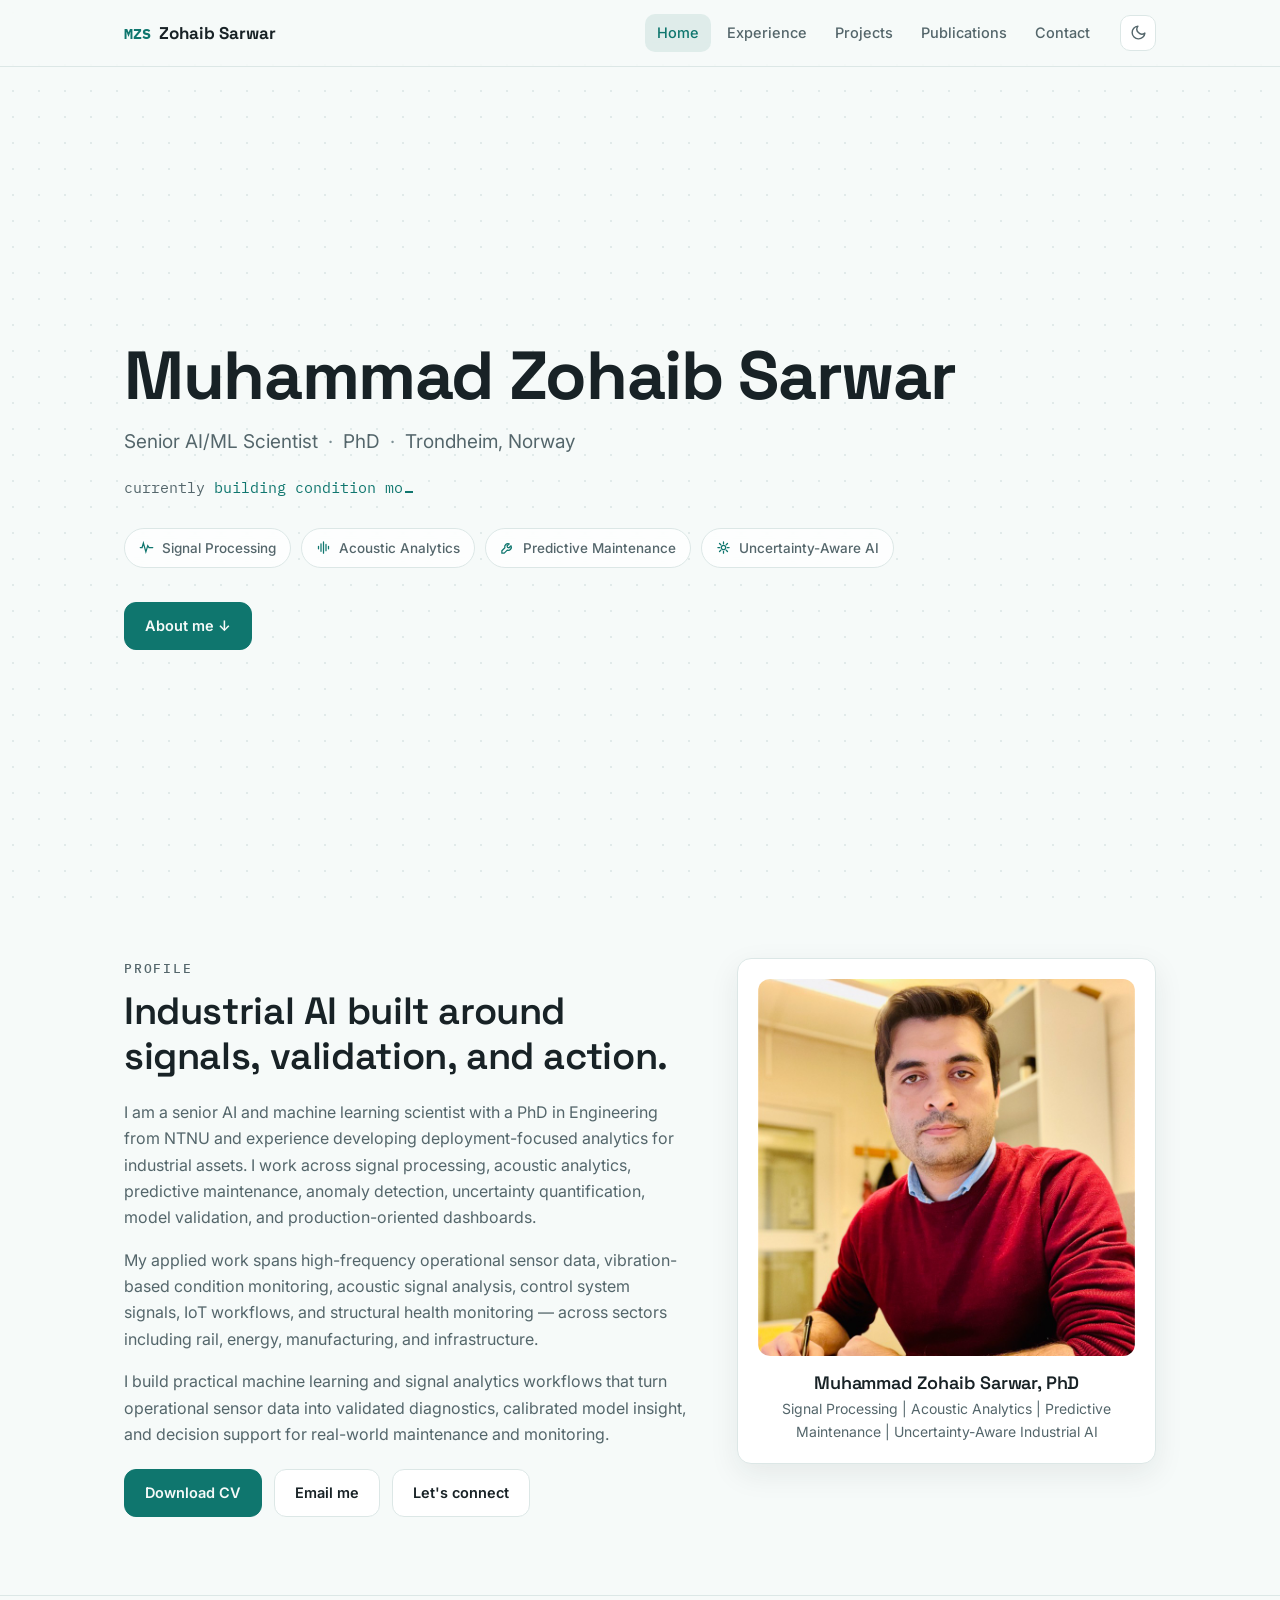
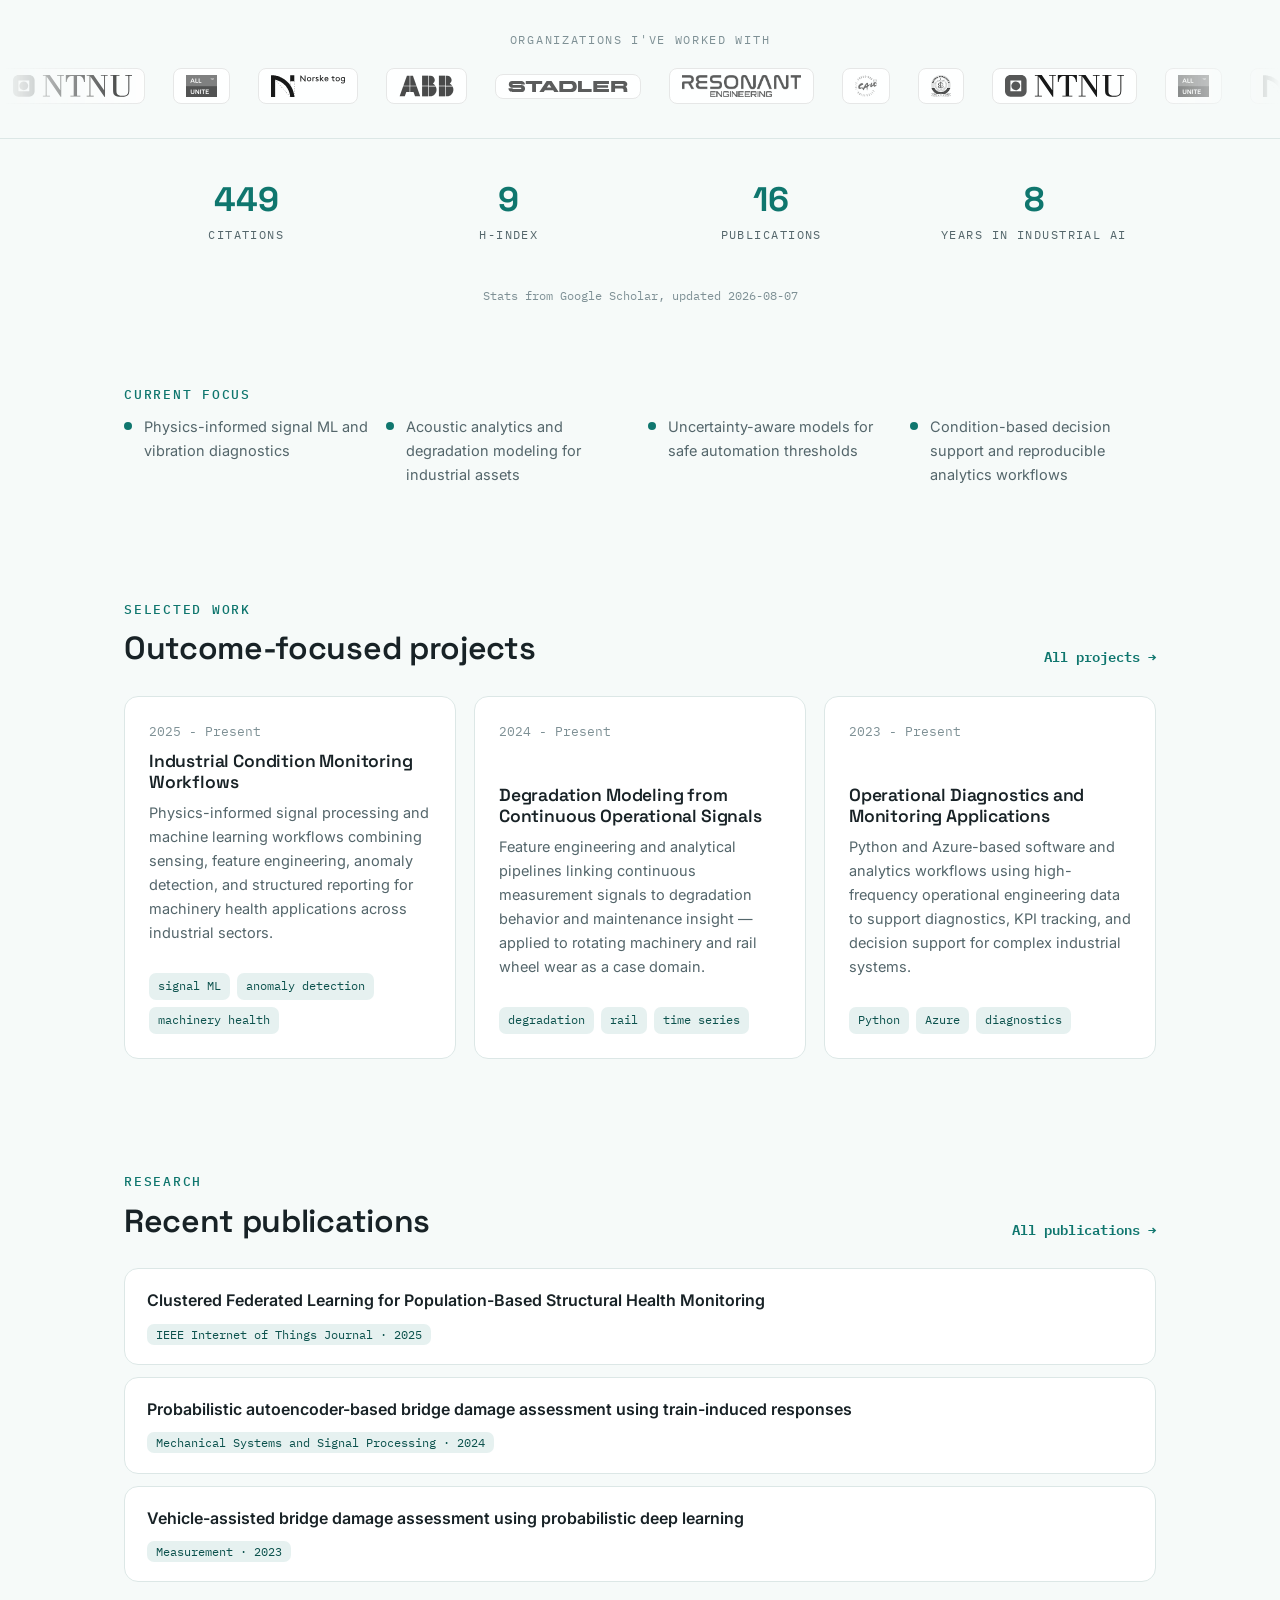
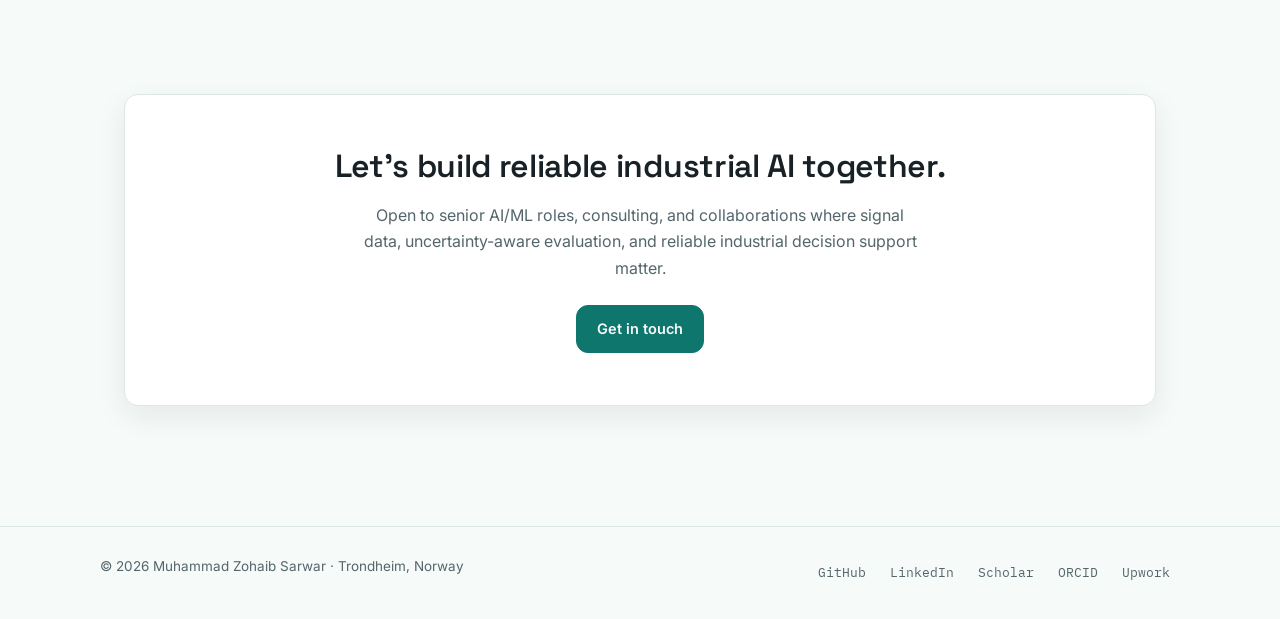
==== index.html @ 3d299c11 "Add interactive collaboration map to experience page World map (Natural Earth geometry via rakehsale" ====
<!doctype html>
<html lang="en">
  <head>
    <meta charset="utf-8">
    <meta name="viewport" content="width=device-width, initial-scale=1">
    <title>Muhammad Zohaib Sarwar, PhD | Senior AI/ML Scientist</title>
    <meta name="author" content="Muhammad Zohaib Sarwar, PhD">
    <meta
      name="description"
      content="Senior AI/ML scientist specializing in signal processing, predictive maintenance, uncertainty-aware industrial AI, and condition monitoring for sensor-driven engineering systems."
    >
    <meta property="og:title" content="Muhammad Zohaib Sarwar, PhD | Senior AI/ML Scientist">
    <meta
      property="og:description"
      content="Industrial AI, signal ML, predictive maintenance, uncertainty-aware analytics, and condition monitoring for sensor-driven engineering systems."
    >
    <meta property="og:type" content="website">
    <meta property="og:image" content="images/pic.jpg">
    <meta name="theme-color" media="(prefers-color-scheme: light)" content="#0F766E">
    <meta name="theme-color" media="(prefers-color-scheme: dark)" content="#0B1517">
    <link rel="icon" type="image/svg+xml" href="assets/favicon.svg">
    <script>
      (function () {
        try {
          var t = localStorage.getItem("theme");
          if (t === "dark" || (!t && matchMedia("(prefers-color-scheme: dark)").matches)) {
            document.documentElement.setAttribute("data-theme", "dark");
          }
        } catch (e) {}
      })();
    </script>
    <link rel="preconnect" href="https://fonts.googleapis.com">
    <link rel="preconnect" href="https://fonts.gstatic.com" crossorigin>
    <link href="https://fonts.googleapis.com/css2?family=Space+Grotesk:wght@500;600;700&family=Inter:wght@400;500;600&family=IBM+Plex+Mono:wght@400;500&display=swap" rel="stylesheet">
    <link rel="stylesheet" href="assets/style.css?v=5">
  </head>
  <body>
    <a class="skip-link" href="#main">Skip to content</a>
    <canvas id="dotgrid" aria-hidden="true"></canvas>

    <nav class="site-nav" aria-label="Primary navigation">
      <div class="wrap nav-inner">
        <a class="wordmark" href="index.html"><span class="mark">MZS</span><span class="full">Zohaib Sarwar</span></a>
        <div class="nav-links" id="navLinks" aria-label="Site pages">
          <a href="index.html" aria-current="page">Home</a>
          <a href="experience.html">Experience</a>
          <a href="projects.html">Projects</a>
          <a href="publications.html">Publications</a>
          <a href="contact.html">Contact</a>
        </div>
        <button class="icon-btn" id="themeBtn" type="button" aria-label="Toggle dark mode"></button>
        <button class="icon-btn menu-btn" id="menuBtn" type="button" aria-label="Toggle menu" aria-expanded="false">
          <svg viewBox="0 0 24 24" fill="none" stroke="currentColor" stroke-width="2" stroke-linecap="round"><path d="M4 7h16M4 12h16M4 17h16"/></svg>
        </button>
      </div>
    </nav>

    <main id="main">
      <section class="mast wrap" aria-label="Introduction">
        <h1 class="mast-name">Muhammad Zohaib Sarwar</h1>
        <p class="mast-sub">
          Senior AI/ML Scientist<span class="sep">·</span>PhD<span class="sep">·</span>Trondheim, Norway
        </p>
        <p class="mast-now">
          <span class="prefix">currently&nbsp;</span><span id="typeLine" data-phrases='["building condition monitoring for the Norwegian rail network","developing audience analytics at AllUnite","designing uncertainty-aware industrial AI","consulting on predictive maintenance and signal ML"]'></span><span class="caret" aria-hidden="true"></span>
        </p>
        <div class="mast-chips" aria-label="Focus areas">
          <span class="chip">
            <svg viewBox="0 0 24 24" fill="none" stroke="currentColor" stroke-width="2" stroke-linecap="round"><path d="M2 12h3l2-7 4 14 3-10 2 3h6"/></svg>
            Signal Processing
          </span>
          <span class="chip">
            <svg viewBox="0 0 24 24" fill="none" stroke="currentColor" stroke-width="2" stroke-linecap="round"><path d="M4 10v4m4-8v12m4-15v18m4-14v10m4-7v4"/></svg>
            Acoustic Analytics
          </span>
          <span class="chip">
            <svg viewBox="0 0 24 24" fill="none" stroke="currentColor" stroke-width="2" stroke-linecap="round" stroke-linejoin="round"><path d="M14.7 6.3a5 5 0 0 0-6.9 6.1L3 17.2V21h3.8l4.8-4.8a5 5 0 0 0 6.1-6.9l-3.2 3.2-2.5-.7-.7-2.5 3.4-3z"/></svg>
            Predictive Maintenance
          </span>
          <span class="chip">
            <svg viewBox="0 0 24 24" fill="none" stroke="currentColor" stroke-width="2" stroke-linecap="round" stroke-linejoin="round"><path d="M12 3v3m0 12v3M5.6 5.6l2.1 2.1m8.6 8.6 2.1 2.1M3 12h3m12 0h3M5.6 18.4l2.1-2.1m8.6-8.6 2.1-2.1"/><circle cx="12" cy="12" r="3.5"/></svg>
            Uncertainty-Aware AI
          </span>
        </div>
        <div>
          <a class="btn primary" href="#intro">About me ↓</a>
        </div>
      </section>

      <section class="block wrap" id="intro" aria-labelledby="intro-title">
        <div class="intro-grid">
          <div class="copy">
            <p class="kicker">Profile</p>
            <h1 id="intro-title">Industrial AI built around signals, validation, and action.</h1>
            <p>
              I am a senior AI and machine learning scientist with a PhD in Engineering from
              NTNU and experience developing deployment-focused analytics for industrial
              assets. I work across signal processing, acoustic analytics, predictive
              maintenance, anomaly detection, uncertainty quantification, model validation,
              and production-oriented dashboards.
            </p>
            <p>
              My applied work spans high-frequency operational sensor data, vibration-based
              condition monitoring, acoustic signal analysis, control system signals, IoT
              workflows, and structural health monitoring — across sectors including rail,
              energy, manufacturing, and infrastructure.
            </p>
            <p>
              I build practical machine learning and signal analytics workflows that turn
              operational sensor data into validated diagnostics, calibrated model insight,
              and decision support for real-world maintenance and monitoring.
            </p>
            <div class="cta-row">
              <a class="btn primary" href="data/Zohaib_CV.pdf">Download CV</a>
              <a class="btn" href="mailto:zoh.sarwar@gmail.com">Email me</a>
              <a class="btn" href="contact.html">Let's connect</a>
            </div>
          </div>
          <aside class="photo-card" aria-label="Profile photo">
            <img src="images/pic.jpg" alt="Muhammad Zohaib Sarwar">
            <h3>Muhammad Zohaib Sarwar, PhD</h3>
            <p class="sub">Signal Processing | Acoustic Analytics | Predictive Maintenance | Uncertainty-Aware Industrial AI</p>
          </aside>
        </div>
      </section>

      <section class="affil" aria-label="Affiliations">
        <p class="label">Organizations I've worked with</p>
        <div class="affil-viewport">
          <div class="affil-track" id="affilTrack">
            <div class="affil-item"><img src="assets/logos/ntnu.svg?v=2" alt="NTNU" loading="lazy"></div>
            <div class="affil-item"><img src="assets/logos/allunite.svg?v=2" alt="AllUnite" loading="lazy"></div>
            <div class="affil-item"><img src="assets/logos/norsketog.svg?v=2" alt="Norske Tog" loading="lazy"></div>
            <div class="affil-item"><img src="assets/logos/abb.svg?v=2" alt="ABB" loading="lazy"></div>
            <div class="affil-item"><img src="assets/logos/stadler.svg?v=2" alt="Stadler Rail" loading="lazy"></div>
            <div class="affil-item"><img src="assets/logos/resonant.png?v=2" alt="Resonant Engineering" loading="lazy"></div>
            <div class="affil-item"><img src="assets/logos/cau.png?v=2" alt="Chung-Ang University" loading="lazy"></div>
            <div class="affil-item"><img src="assets/logos/bahria.png?v=2" alt="Bahria University" loading="lazy"></div>
          </div>
        </div>
      </section>

      <section class="wrap" aria-label="Research statistics">
        <div class="stats-inner">
          <div class="stat">
            <div class="num" data-count="450" data-suffix="+" data-scholar="citations">0</div>
            <div class="lbl">Citations</div>
          </div>
          <div class="stat">
            <div class="num" data-count="9" data-scholar="h_index">0</div>
            <div class="lbl">h-index</div>
          </div>
          <div class="stat">
            <div class="num" data-count="16" data-scholar="publications_count">0</div>
            <div class="lbl">Publications</div>
          </div>
          <div class="stat">
            <div class="num" data-count="8" data-suffix="+">0</div>
            <div class="lbl">Years in industrial AI</div>
          </div>
        </div>
        <p class="stats-note" id="scholarUpdated">Stats from Google Scholar</p>
      </section>

      <section class="block wrap" aria-label="Current focus">
        <p class="kicker">Current focus</p>
        <div class="focus-grid">
          <div class="focus-item">Physics-informed signal ML and vibration diagnostics</div>
          <div class="focus-item">Acoustic analytics and degradation modeling for industrial assets</div>
          <div class="focus-item">Uncertainty-aware models for safe automation thresholds</div>
          <div class="focus-item">Condition-based decision support and reproducible analytics workflows</div>
        </div>
      </section>

      <section class="block wrap" id="work" aria-labelledby="work-title">
        <div class="sec-head">
          <div>
            <p class="kicker">Selected work</p>
            <h2 id="work-title">Outcome-focused projects</h2>
          </div>
          <a class="more" href="projects.html">All projects →</a>
        </div>
        <div class="cards">
          <article class="card">
            <p class="date">2025 - Present</p>
            <h3>Industrial Condition Monitoring Workflows</h3>
            <p>
              Physics-informed signal processing and machine learning workflows combining
              sensing, feature engineering, anomaly detection, and structured reporting for
              machinery health applications across industrial sectors.
            </p>
            <div class="tags"><span class="tag">signal ML</span><span class="tag">anomaly detection</span><span class="tag">machinery health</span></div>
          </article>
          <article class="card">
            <p class="date">2024 - Present</p>
            <h3>Degradation Modeling from Continuous Operational Signals</h3>
            <p>
              Feature engineering and analytical pipelines linking continuous measurement
              signals to degradation behavior and maintenance insight — applied to rotating
              machinery and rail wheel wear as a case domain.
            </p>
            <div class="tags"><span class="tag">degradation</span><span class="tag">rail</span><span class="tag">time series</span></div>
          </article>
          <article class="card">
            <p class="date">2023 - Present</p>
            <h3>Operational Diagnostics and Monitoring Applications</h3>
            <p>
              Python and Azure-based software and analytics workflows using high-frequency
              operational engineering data to support diagnostics, KPI tracking, and
              decision support for complex industrial systems.
            </p>
            <div class="tags"><span class="tag">Python</span><span class="tag">Azure</span><span class="tag">diagnostics</span></div>
          </article>
        </div>
      </section>

      <section class="block wrap" id="publications" aria-labelledby="pubs-title">
        <div class="sec-head">
          <div>
            <p class="kicker">Research</p>
            <h2 id="pubs-title">Recent publications</h2>
          </div>
          <a class="more" href="publications.html">All publications →</a>
        </div>
        <div class="pub-list">
          <a class="pub" href="https://doi.org/10.1109/JIOT.2025.3556670">
            <span class="title">Clustered Federated Learning for Population-Based Structural Health Monitoring</span>
            <span class="venue">IEEE Internet of Things Journal · 2025</span>
          </a>
          <a class="pub" href="https://doi.org/10.1016/j.ymssp.2023.111046">
            <span class="title">Probabilistic autoencoder-based bridge damage assessment using train-induced responses</span>
            <span class="venue">Mechanical Systems and Signal Processing · 2024</span>
          </a>
          <a class="pub" href="https://doi.org/10.1016/j.measurement.2022.112216">
            <span class="title">Vehicle-assisted bridge damage assessment using probabilistic deep learning</span>
            <span class="venue">Measurement · 2023</span>
          </a>
        </div>
      </section>

      <section class="block wrap" aria-label="Get in touch">
        <div class="connect">
          <h2>Let's build reliable industrial AI together.</h2>
          <p>
            Open to senior AI/ML roles, consulting, and collaborations where signal data,
            uncertainty-aware evaluation, and reliable industrial decision support matter.
          </p>
          <a class="btn primary" href="contact.html">Get in touch</a>
        </div>
      </section>
    </main>

    <footer class="site-footer">
      <div class="wrap foot-inner">
        <p>© 2026 Muhammad Zohaib Sarwar · Trondheim, Norway</p>
        <div class="socials" aria-label="Profiles">
          <a href="https://github.com/muhmmadzs">GitHub</a>
          <a href="https://www.linkedin.com/in/muhammad-zohaib-sarwar">LinkedIn</a>
          <a href="https://scholar.google.com/citations?user=QbvTuaIAAAAJ&amp;hl=en">Scholar</a>
          <a href="https://orcid.org/0000-0003-4810-1516">ORCID</a>
          <a href="https://www.upwork.com/freelancers/muhammadzohaibs4">Upwork</a>
        </div>
      </div>
    </footer>

    <script src="assets/main.js?v=2"></script>
  </body>
</html>
---- assets/style.css ----
/* ==========================================================================
   Muhammad Zohaib Sarwar — portfolio design system
   Teal variant of a warm-paper editorial layout.
   Space Grotesk (display) · Inter (body) · IBM Plex Mono (meta)
   ========================================================================== */

:root {
  --paper: #F6FAF9;
  --card: #FFFFFF;
  --ink: #182226;
  --muted: #54666B;
  --faint: #7E9095;
  --line: #DCE7E6;
  --teal: #0F766E;
  --teal-ink: #0B514C;
  --teal-soft: rgba(15, 118, 110, .10);
  --shadow: 0 10px 30px rgba(24, 34, 38, .08);
  --shadow-lift: 0 14px 32px -16px rgba(15, 118, 110, .35);
  --radius: 14px;
  --wrap: 1080px;
  --font-display: "Space Grotesk", "Inter", sans-serif;
  --font-body: "Inter", system-ui, -apple-system, "Segoe UI", sans-serif;
  --font-mono: "IBM Plex Mono", ui-monospace, SFMono-Regular, Menlo, monospace;
  color-scheme: light;
}

html[data-theme="dark"] {
  --paper: #0B1517;
  --card: #122023;
  --ink: #EAF2F1;
  --muted: #9DB4B6;
  --faint: #6F8689;
  --line: #24393D;
  --teal: #4FD1C5;
  --teal-ink: #7FE3D9;
  --teal-soft: rgba(79, 209, 197, .12);
  --shadow: 0 10px 30px rgba(0, 0, 0, .45);
  --shadow-lift: 0 14px 32px -16px rgba(79, 209, 197, .28);
  color-scheme: dark;
}

/* ---------- base ---------- */

* { box-sizing: border-box; }

html { scroll-behavior: smooth; }

body {
  margin: 0;
  overflow-x: hidden;
  background: var(--paper);
  color: var(--ink);
  font-family: var(--font-body);
  font-size: 16px;
  line-height: 1.65;
  -webkit-font-smoothing: antialiased;
  transition: background .25s ease, color .25s ease;
}

h1, h2, h3, h4 {
  font-family: var(--font-display);
  font-weight: 600;
  letter-spacing: -0.01em;
  line-height: 1.2;
  margin: 0 0 .5em;
}

p { margin: 0 0 1em; }

a { color: var(--teal); text-decoration: none; }
a:hover { color: var(--teal-ink); }

img { max-width: 100%; display: block; }

:focus-visible {
  outline: 2px solid var(--teal);
  outline-offset: 3px;
  border-radius: 4px;
}

.wrap {
  max-width: var(--wrap);
  margin: 0 auto;
  padding: 0 24px;
}

.skip-link {
  position: absolute;
  left: -9999px;
  top: 0;
  background: var(--teal);
  color: #fff;
  padding: 10px 18px;
  border-radius: 0 0 var(--radius) 0;
  z-index: 200;
}
.skip-link:focus { left: 0; color: #fff; }

/* ---------- dot-grid canvas ---------- */

#dotgrid {
  position: fixed;
  inset: 0;
  width: 100%;
  height: 100%;
  z-index: 0;
  pointer-events: none;
}

main, footer, nav.site-nav { position: relative; z-index: 1; }

/* ---------- nav ---------- */

nav.site-nav {
  position: sticky;
  top: 0;
  z-index: 100;
  background: color-mix(in srgb, var(--paper) 78%, transparent);
  backdrop-filter: blur(10px);
  -webkit-backdrop-filter: blur(10px);
  border-bottom: 1px solid var(--line);
}

.nav-inner {
  display: flex;
  align-items: center;
  gap: 18px;
  padding-top: 14px;
  padding-bottom: 14px;
}

.wordmark {
  font-family: var(--font-display);
  font-weight: 700;
  font-size: 17px;
  color: var(--ink);
  display: inline-flex;
  align-items: baseline;
  gap: 8px;
  white-space: nowrap;
}
.wordmark .mark {
  color: var(--teal);
  font-family: var(--font-mono);
  font-size: 15px;
}
.wordmark:hover { color: var(--teal); }

.nav-links {
  display: flex;
  gap: 4px;
  margin-left: auto;
  align-items: center;
}
.nav-links a {
  color: var(--muted);
  font-size: 14.5px;
  font-weight: 500;
  padding: 7px 12px;
  border-radius: 10px;
  transition: color .15s ease, background .15s ease;
}
.nav-links a:hover { color: var(--ink); background: var(--teal-soft); }
.nav-links a[aria-current="page"] { color: var(--teal); background: var(--teal-soft); }

.icon-btn {
  width: 36px;
  height: 36px;
  display: inline-flex;
  align-items: center;
  justify-content: center;
  border: 1px solid var(--line);
  border-radius: 10px;
  background: var(--card);
  color: var(--muted);
  cursor: pointer;
  transition: color .15s ease, border-color .15s ease, transform .15s ease;
}
.icon-btn:hover { color: var(--teal); border-color: var(--teal); }
.icon-btn svg { width: 17px; height: 17px; }

.menu-btn { display: none; }

/* mobile nav */
@media (max-width: 860px) {
  .menu-btn { display: inline-flex; }
  .wordmark .full { display: none; }
  .nav-links {
    display: none;
    position: absolute;
    top: 100%;
    left: 0;
    right: 0;
    flex-direction: column;
    align-items: stretch;
    background: var(--paper);
    border-bottom: 1px solid var(--line);
    padding: 10px 24px 16px;
    box-shadow: var(--shadow);
  }
  .nav-links.open { display: flex; }
  .nav-links a { padding: 11px 12px; font-size: 16px; }
}

/* ---------- mast (homepage hero) ---------- */

.mast {
  min-height: calc(100svh - 65px);
  display: flex;
  flex-direction: column;
  justify-content: center;
  padding-top: 72px;
  padding-bottom: 56px;
}

.mast-name {
  font-size: clamp(40px, 7vw, 68px);
  font-weight: 700;
  letter-spacing: -0.02em;
  margin: 0 0 10px;
}

.mast-sub {
  color: var(--muted);
  font-size: clamp(16px, 2.4vw, 19px);
  margin-bottom: 18px;
}
.mast-sub .sep { color: var(--faint); margin: 0 10px; }

.mast-now {
  font-family: var(--font-mono);
  font-size: 14.5px;
  color: var(--teal);
  min-height: 24px;
  margin-bottom: 28px;
}
.mast-now .prefix { color: var(--muted); }
.caret {
  display: inline-block;
  width: 8px;
  border-bottom: 2px solid var(--teal);
  margin-left: 2px;
  animation: blink 1.05s steps(1) infinite;
}
@keyframes blink { 50% { opacity: 0; } }

.mast-chips {
  display: flex;
  flex-wrap: wrap;
  gap: 10px;
  margin-bottom: 34px;
}
.chip {
  display: inline-flex;
  align-items: center;
  gap: 8px;
  padding: 8px 14px;
  border: 1px solid var(--line);
  border-radius: 999px;
  background: color-mix(in srgb, var(--card) 72%, transparent);
  backdrop-filter: blur(4px);
  font-size: 13.5px;
  font-weight: 500;
  color: var(--muted);
}
.chip svg { width: 15px; height: 15px; color: var(--teal); }

/* ---------- buttons ---------- */

.btn {
  display: inline-flex;
  align-items: center;
  gap: 8px;
  padding: 11px 20px;
  border-radius: 12px;
  border: 1px solid var(--line);
  background: var(--card);
  color: var(--ink);
  font-family: var(--font-body);
  font-size: 14.5px;
  font-weight: 600;
  cursor: pointer;
  transition: transform .15s ease, box-shadow .15s ease, border-color .15s ease, background .15s ease;
}
.btn:hover { transform: translateY(-2px); border-color: var(--teal); color: var(--ink); }
.btn.primary { background: var(--teal); border-color: var(--teal); color: var(--paper); }
.btn.primary:hover { box-shadow: var(--shadow-lift); color: var(--paper); }
html[data-theme="dark"] .btn.primary { color: #08211E; }

.cta-row { display: flex; flex-wrap: wrap; gap: 12px; margin: 22px 0; }

/* ---------- section scaffolding ---------- */

section.block { padding-top: 56px; padding-bottom: 56px; }

.kicker {
  font-family: var(--font-mono);
  font-size: 12.5px;
  font-weight: 500;
  text-transform: uppercase;
  letter-spacing: .14em;
  color: var(--teal);
  margin: 0 0 10px;
}

.sec-head {
  display: flex;
  align-items: flex-end;
  justify-content: space-between;
  gap: 24px;
  margin-bottom: 28px;
}
.sec-head h2 { font-size: clamp(24px, 3.6vw, 32px); margin: 0; }
.sec-head .more {
  font-size: 14px;
  font-weight: 600;
  white-space: nowrap;
  font-family: var(--font-mono);
}

.page-head { padding-top: 72px; padding-bottom: 8px; }
.page-head h1 { font-size: clamp(32px, 5vw, 46px); margin-bottom: 12px; }
.page-head .lede { color: var(--muted); font-size: 17px; max-width: 640px; }

/* ---------- intro (home) ---------- */

.intro-grid {
  display: grid;
  grid-template-columns: 1.35fr 1fr;
  gap: 48px;
  align-items: start;
}
.intro-grid h1 { font-size: clamp(28px, 4vw, 38px); }
.intro-grid .copy p { color: var(--muted); }

.photo-card {
  background: var(--card);
  border: 1px solid var(--line);
  border-radius: var(--radius);
  padding: 20px;
  box-shadow: var(--shadow);
  text-align: center;
}
.photo-card img {
  width: 100%;
  aspect-ratio: 1 / 1;
  object-fit: cover;
  border-radius: 12px;
  margin-bottom: 16px;
}
.photo-card h3 { margin-bottom: 4px; font-size: 18px; }
.photo-card .sub { color: var(--muted); font-size: 14px; margin: 0; }

/* ---------- affiliations marquee ---------- */

.affil { padding: 34px 0; border-top: 1px solid var(--line); border-bottom: 1px solid var(--line); }
.affil .label {
  font-family: var(--font-mono);
  font-size: 12px;
  text-transform: uppercase;
  letter-spacing: .14em;
  color: var(--faint);
  text-align: center;
  margin-bottom: 18px;
}
.affil-viewport {
  overflow: hidden;
  -webkit-mask-image: linear-gradient(90deg, transparent, #000 12%, #000 88%, transparent);
  mask-image: linear-gradient(90deg, transparent, #000 12%, #000 88%, transparent);
}
.affil-track {
  display: flex;
  align-items: center;
  gap: 28px;
  width: max-content;
  animation: marquee 34s linear infinite;
}
.affil-viewport:hover .affil-track { animation-play-state: paused; }
@keyframes marquee { to { transform: translateX(-50%); } }

/* Logos sit on a white tile so dark-colored marks stay visible in dark mode */
.affil-item {
  display: inline-flex;
  align-items: center;
  justify-content: center;
  background: #fff;
  border: 1px solid var(--line);
  border-radius: 8px;
  padding: 6px 12px;
  filter: grayscale(1);
  opacity: .9;
  transition: filter .25s ease, opacity .25s ease;
}
.affil-item:hover { filter: none; opacity: 1; }
.affil-item img {
  max-height: 22px;
  max-width: 120px;
  width: auto;
  height: auto;
  object-fit: contain;
  display: block;
}

/* ---------- stats ---------- */

.stats-inner {
  display: grid;
  grid-template-columns: repeat(4, 1fr);
  gap: 18px;
  padding: 42px 0;
}
.stat { text-align: center; }
.stat .num {
  font-family: var(--font-display);
  font-size: 34px;
  font-weight: 700;
  color: var(--teal);
  line-height: 1.1;
}
.stat .lbl {
  font-family: var(--font-mono);
  font-size: 12px;
  text-transform: uppercase;
  letter-spacing: .12em;
  color: var(--muted);
  margin-top: 6px;
}
.stats-note {
  text-align: center;
  font-family: var(--font-mono);
  font-size: 12px;
  color: var(--faint);
  padding-bottom: 10px;
}

/* ---------- focus grid ---------- */

.focus-grid {
  display: grid;
  grid-template-columns: repeat(auto-fit, minmax(230px, 1fr));
  gap: 16px;
}
.focus-item {
  display: flex;
  gap: 12px;
  align-items: flex-start;
  font-size: 14.5px;
  color: var(--muted);
}
.focus-item::before {
  content: "";
  flex: 0 0 8px;
  height: 8px;
  border-radius: 50%;
  background: var(--teal);
  margin-top: 7px;
}

/* ---------- cards ---------- */

.cards {
  display: grid;
  grid-template-columns: repeat(auto-fit, minmax(280px, 1fr));
  gap: 18px;
}
.card {
  display: flex;
  flex-direction: column;
  background: var(--card);
  border: 1px solid var(--line);
  border-radius: var(--radius);
  padding: 24px;
  transition: transform .2s ease, box-shadow .2s ease, border-color .2s ease;
}
.card:hover { transform: translateY(-3px); box-shadow: var(--shadow-lift); border-color: var(--teal); }
.card h3 { font-size: 17.5px; margin-bottom: 8px; }
.card p { color: var(--muted); font-size: 14.5px; flex: 1; }
.card .date {
  font-family: var(--font-mono);
  font-size: 12.5px;
  color: var(--faint);
  margin-bottom: 10px;
}
.card ul { margin: 0; padding-left: 18px; color: var(--muted); font-size: 14.5px; }
.card ul li { margin-bottom: 6px; }

.tags { display: flex; flex-wrap: wrap; gap: 7px; margin-top: 14px; }
.tag {
  font-family: var(--font-mono);
  font-size: 11.5px;
  padding: 4px 9px;
  border-radius: 7px;
  background: var(--teal-soft);
  color: var(--teal-ink);
}

/* ---------- publications ---------- */

.pub-list { display: flex; flex-direction: column; gap: 12px; }
.pub {
  display: block;
  background: var(--card);
  border: 1px solid var(--line);
  border-radius: var(--radius);
  padding: 18px 22px;
  transition: transform .2s ease, border-color .2s ease, box-shadow .2s ease;
}
.pub:hover { transform: translateY(-2px); border-color: var(--teal); box-shadow: var(--shadow-lift); }
.pub .title { display: block; font-weight: 600; color: var(--ink); margin-bottom: 6px; }
.pub .authors { display: block; color: var(--muted); font-size: 13.5px; margin-bottom: 8px; }
.pub .venue {
  font-family: var(--font-mono);
  font-size: 12px;
  color: var(--teal-ink);
  background: var(--teal-soft);
  padding: 3px 9px;
  border-radius: 7px;
}

/* ---------- timeline ---------- */

.timeline { display: flex; flex-direction: column; gap: 0; }
.timeline-item {
  display: grid;
  grid-template-columns: 175px 1fr;
  gap: 26px;
  padding: 26px 0;
  border-bottom: 1px solid var(--line);
}
.timeline-item:last-child { border-bottom: none; }
.timeline-date {
  font-family: var(--font-mono);
  font-size: 13px;
  color: var(--faint);
  padding-top: 3px;
  white-space: nowrap;
}
.timeline-item h3 { font-size: 17.5px; margin-bottom: 4px; }
.timeline-item .meta { color: var(--teal); font-size: 14px; font-weight: 500; margin-bottom: 8px; }
.timeline-item p:last-child { color: var(--muted); font-size: 14.5px; margin: 0; }

/* timeline / card org logos */
.tl-head {
  display: flex;
  align-items: flex-start;
  justify-content: space-between;
  gap: 16px;
  flex-wrap: wrap;
}
.org-logo {
  display: inline-flex;
  align-items: center;
  gap: 10px;
  background: #fff;
  border: 1px solid var(--line);
  border-radius: 8px;
  padding: 5px 10px;
  flex-shrink: 0;
}
.org-logo img {
  max-height: 18px;
  max-width: 90px;
  width: auto;
  height: auto;
  object-fit: contain;
  display: block;
}

/* ---------- languages strip ---------- */

.lang-grid {
  display: grid;
  grid-template-columns: repeat(auto-fit, minmax(200px, 1fr));
  gap: 16px;
}
.lang-item {
  background: var(--card);
  border: 1px solid var(--line);
  border-radius: var(--radius);
  padding: 16px 20px;
}
.lang-item strong { display: block; font-family: var(--font-display); }
.lang-item span { color: var(--muted); font-size: 13.5px; }

/* ---------- contact ---------- */

.contact-grid {
  display: grid;
  grid-template-columns: repeat(auto-fit, minmax(240px, 1fr));
  gap: 18px;
}
.contact-card {
  background: var(--card);
  border: 1px solid var(--line);
  border-radius: var(--radius);
  padding: 22px;
  transition: transform .2s ease, border-color .2s ease, box-shadow .2s ease;
}
.contact-card:hover { transform: translateY(-3px); border-color: var(--teal); box-shadow: var(--shadow-lift); }
.contact-card .lbl {
  font-family: var(--font-mono);
  font-size: 12px;
  text-transform: uppercase;
  letter-spacing: .12em;
  color: var(--faint);
  margin-bottom: 8px;
}
.contact-card a { font-weight: 600; word-break: break-word; }

.mail-form {
  background: var(--card);
  border: 1px solid var(--line);
  border-radius: var(--radius);
  padding: 28px;
  box-shadow: var(--shadow);
  display: grid;
  gap: 14px;
  max-width: 640px;
}
.mail-form label {
  font-family: var(--font-mono);
  font-size: 12px;
  text-transform: uppercase;
  letter-spacing: .1em;
  color: var(--muted);
  display: grid;
  gap: 6px;
}
.mail-form input,
.mail-form textarea {
  font-family: var(--font-body);
  font-size: 15px;
  color: var(--ink);
  background: var(--paper);
  border: 1px solid var(--line);
  border-radius: 10px;
  padding: 11px 14px;
}
.mail-form input:focus,
.mail-form textarea:focus {
  outline: 2px solid var(--teal);
  outline-offset: 0;
  border-color: var(--teal);
}
.mail-form textarea { resize: vertical; min-height: 130px; }

/* ---------- connect CTA band ---------- */

.connect {
  text-align: center;
  background: var(--card);
  border: 1px solid var(--line);
  border-radius: var(--radius);
  padding: 52px 32px;
  box-shadow: var(--shadow);
}
.connect h2 { font-size: clamp(24px, 3.6vw, 32px); }
.connect p { color: var(--muted); max-width: 560px; margin: 0 auto 24px; }

/* ---------- footer ---------- */

footer.site-footer { border-top: 1px solid var(--line); margin-top: 64px; }
.foot-inner {
  display: flex;
  flex-wrap: wrap;
  align-items: center;
  justify-content: space-between;
  gap: 16px;
  padding: 28px 0;
  color: var(--muted);
  font-size: 13.5px;
}
.socials { display: flex; flex-wrap: wrap; gap: 4px; }
.socials a {
  color: var(--muted);
  font-family: var(--font-mono);
  font-size: 13px;
  padding: 6px 10px;
  border-radius: 8px;
}
.socials a:hover { color: var(--teal); background: var(--teal-soft); }

/* ---------- collaboration map ---------- */

.map-wrap {
  position: relative;
  border: 1px solid var(--line);
  border-radius: var(--radius);
  overflow: hidden;
  background: var(--teal-soft);
}
#worldMap .land {
  fill: color-mix(in srgb, var(--muted) 34%, var(--paper));
  stroke: color-mix(in srgb, var(--muted) 40%, transparent);
  stroke-width: .7;
}
html[data-theme="dark"] #worldMap .land {
  fill: color-mix(in srgb, var(--muted) 30%, var(--card));
}
.map-zoom {
  position: absolute;
  right: 10px;
  top: 10px;
  display: flex;
  flex-direction: column;
  gap: 6px;
}
.map-zoom button {
  width: 32px;
  height: 32px;
  border-radius: 9px;
  border: 1px solid var(--line);
  background: var(--card);
  color: var(--ink);
  font-size: 16px;
  cursor: pointer;
  line-height: 1;
}
.map-zoom button:hover { border-color: var(--teal); color: var(--teal); }
.map-pop {
  position: absolute;
  transform: translate(-50%, -114%);
  background: var(--card);
  border: 1px solid var(--line);
  border-radius: 11px;
  padding: 10px 14px;
  box-shadow: 0 10px 28px -14px rgba(0, 0, 0, .3);
  max-width: 250px;
  z-index: 6;
  pointer-events: none;
}
.map-pop::after {
  content: "";
  position: absolute;
  left: 50%;
  bottom: -6px;
  transform: translateX(-50%) rotate(45deg);
  width: 10px;
  height: 10px;
  background: var(--card);
  border-right: 1px solid var(--line);
  border-bottom: 1px solid var(--line);
}
.map-pop .ttl { font-family: var(--font-display); font-size: 13.5px; font-weight: 600; }
.map-pop .loc { font-family: var(--font-mono); font-size: 10.5px; color: var(--teal); margin: 2px 0 4px; }
.map-pop .ppl { font-size: 12px; color: var(--muted); line-height: 1.5; }

/* ---------- scroll reveal ---------- */

.will-reveal {
  opacity: 0;
  transform: translateY(14px);
  transition: opacity .5s ease, transform .5s ease;
}
.will-reveal.reveal { opacity: 1; transform: none; }

/* ---------- responsive ---------- */

@media (max-width: 860px) {
  .mast-name { font-size: clamp(30px, 9.5vw, 48px); overflow-wrap: break-word; }
  .intro-grid { grid-template-columns: 1fr; gap: 32px; }
  .photo-card { max-width: 380px; margin: 0 auto; }
  .stats-inner { grid-template-columns: repeat(2, 1fr); gap: 28px 18px; }
  .timeline-item { grid-template-columns: 1fr; gap: 6px; }
  .sec-head { flex-direction: column; align-items: flex-start; gap: 8px; }
  .mast { padding-top: 48px; }
}

/* ---------- reduced motion ---------- */

@media (prefers-reduced-motion: reduce) {
  html { scroll-behavior: auto; }
  *, *::before, *::after {
    animation-duration: .01ms !important;
    animation-iteration-count: 1 !important;
    transition-duration: .01ms !important;
  }
  .affil-track { animation: none; flex-wrap: wrap; width: auto; justify-content: center; }
  .will-reveal { opacity: 1; transform: none; }
  .caret { animation: none; }
}
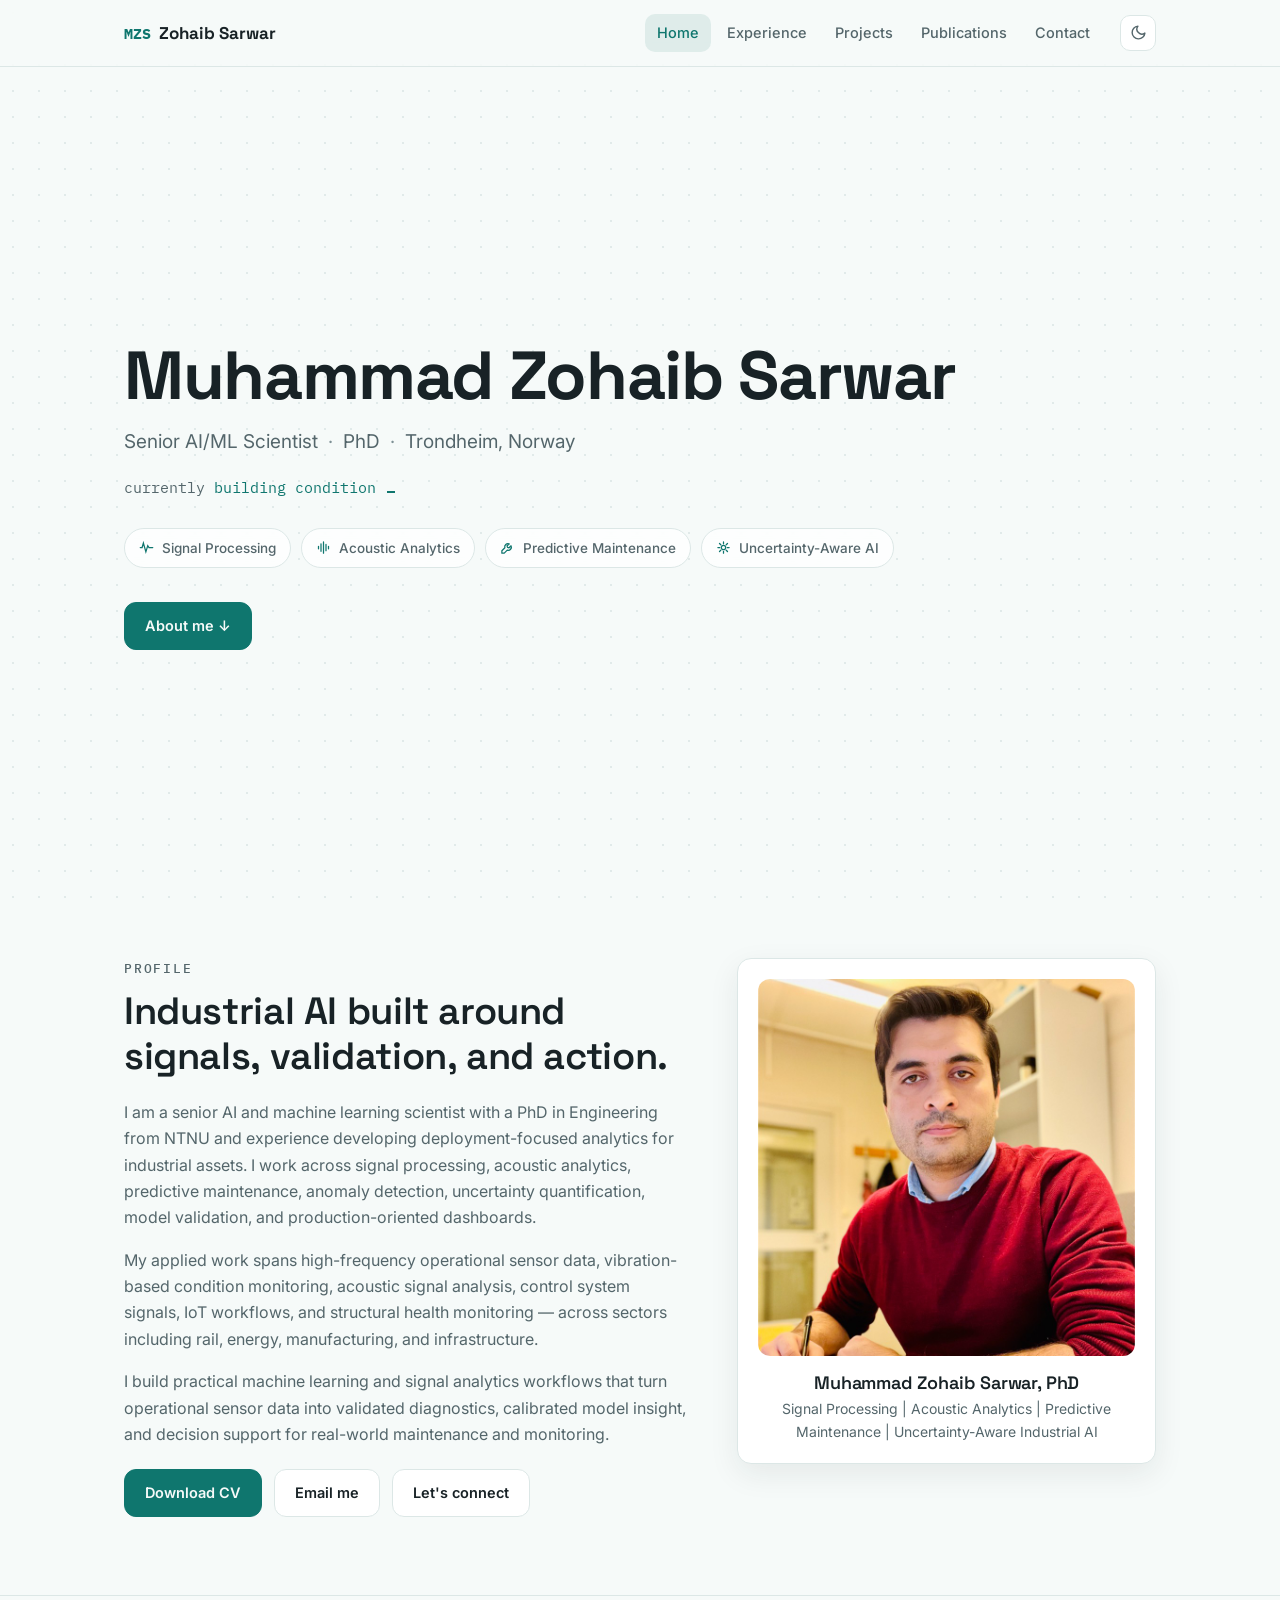
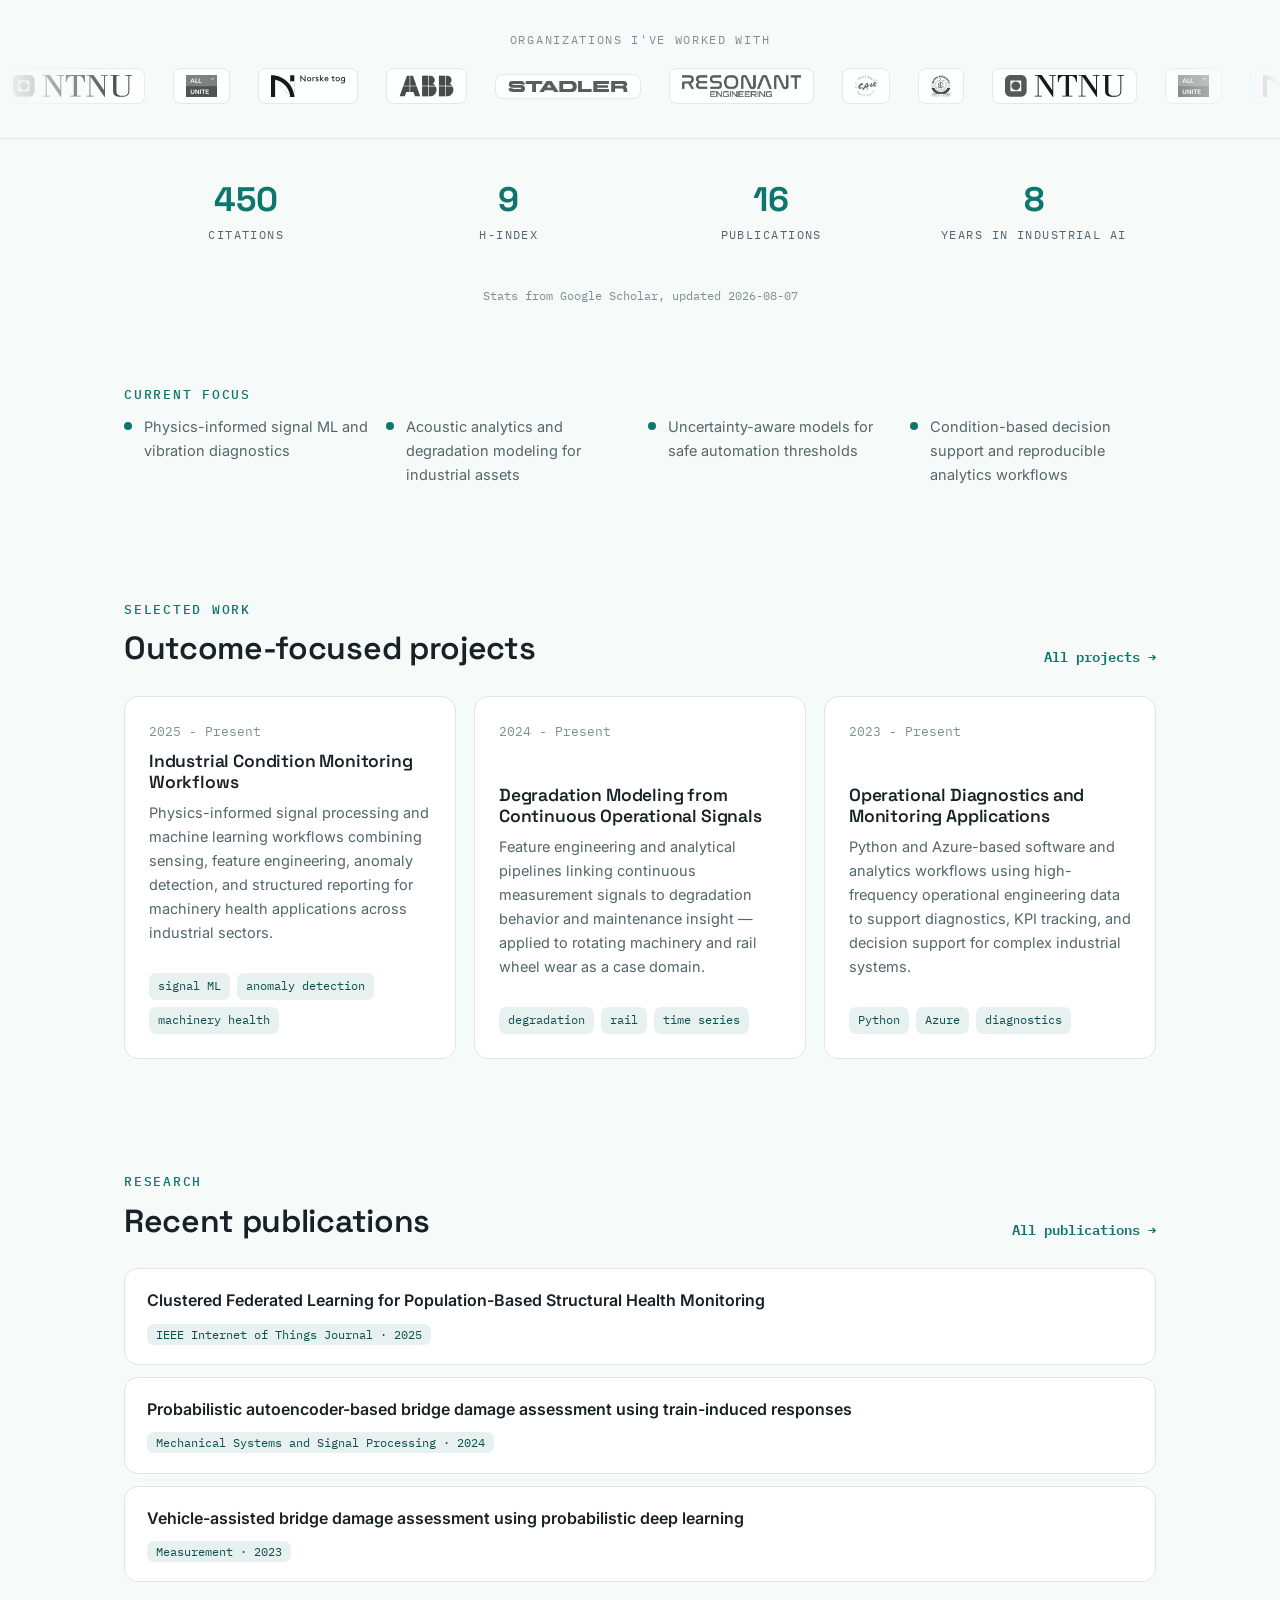
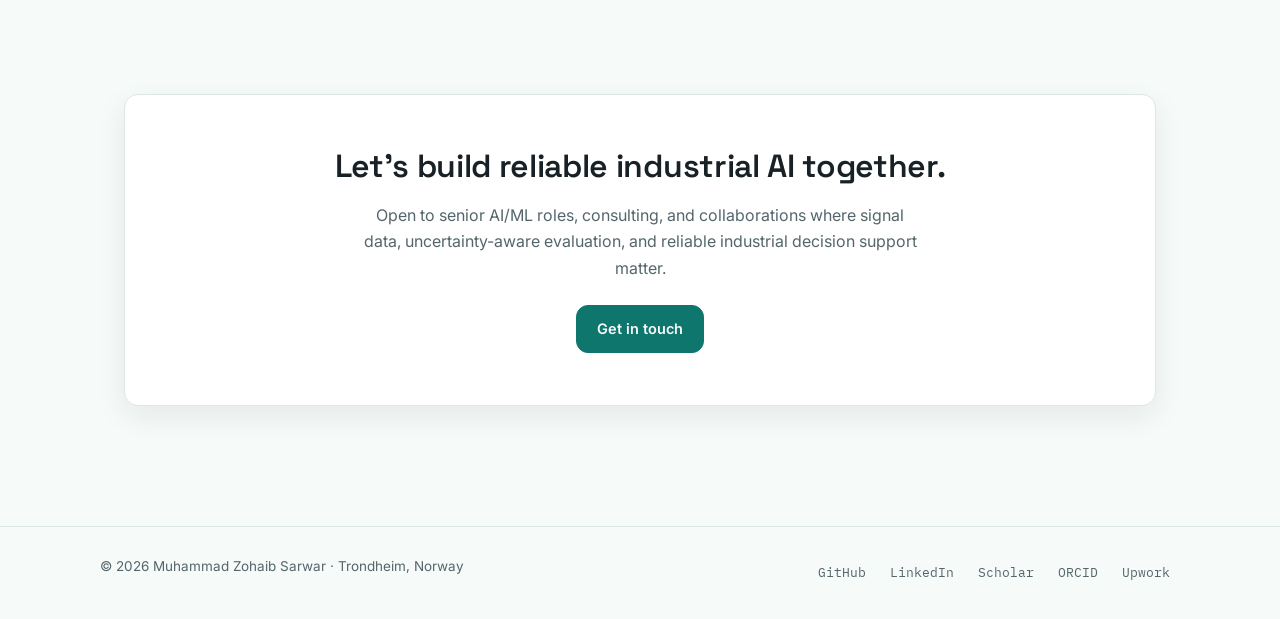
==== commit faae1e0b: "Redesign contact page with centered layout like reference Centered page head, numbered open-to band " ====
--- a/index.html
+++ b/index.html
@@ -32,7 +32,7 @@
     <link rel="preconnect" href="https://fonts.googleapis.com">
     <link rel="preconnect" href="https://fonts.gstatic.com" crossorigin>
     <link href="https://fonts.googleapis.com/css2?family=Space+Grotesk:wght@500;600;700&family=Inter:wght@400;500;600&family=IBM+Plex+Mono:wght@400;500&display=swap" rel="stylesheet">
-    <link rel="stylesheet" href="assets/style.css?v=5">
+    <link rel="stylesheet" href="assets/style.css?v=6">
   </head>
   <body>
     <a class="skip-link" href="#main">Skip to content</a>
--- a/assets/style.css
+++ b/assets/style.css
@@ -584,65 +584,126 @@
 
 /* ---------- contact ---------- */
 
-.contact-grid {
-  display: grid;
-  grid-template-columns: repeat(auto-fit, minmax(240px, 1fr));
-  gap: 18px;
-}
-.contact-card {
-  background: var(--card);
-  border: 1px solid var(--line);
-  border-radius: var(--radius);
-  padding: 22px;
-  transition: transform .2s ease, border-color .2s ease, box-shadow .2s ease;
-}
-.contact-card:hover { transform: translateY(-3px); border-color: var(--teal); box-shadow: var(--shadow-lift); }
-.contact-card .lbl {
-  font-family: var(--font-mono);
+.page-head.center { text-align: center; max-width: 640px; margin: 0 auto; padding-bottom: 40px; }
+.page-head.center .lede { margin: 0 auto; }
+
+.open-band {
+  background: var(--teal-soft);
+  border: 1px solid var(--line);
+  border-radius: 24px;
+  padding: 36px 34px 28px;
+  position: relative;
+  overflow: hidden;
+}
+.open-band .intro { font-size: 15px; color: var(--muted); max-width: 64ch; margin: 6px 0 8px; line-height: 1.7; }
+.open-band .intro strong { color: var(--ink); }
+.open-grid { display: grid; grid-template-columns: repeat(auto-fit, minmax(250px, 1fr)); margin-top: 18px; }
+.open-track { padding: 18px 26px 8px; position: relative; }
+.open-track + .open-track { border-left: 1.5px dashed color-mix(in srgb, var(--teal) 45%, transparent); }
+.open-num {
+  font-family: var(--font-mono);
+  font-size: 15px;
+  color: var(--teal);
+  opacity: .8;
+  display: flex;
+  align-items: center;
+  gap: 8px;
+  margin-bottom: 8px;
+}
+.open-num::after { content: ""; flex: 1; border-top: 1.5px dashed color-mix(in srgb, var(--teal) 35%, transparent); }
+.open-track h3 { font-size: 16.5px; font-weight: 600; margin-bottom: 6px; }
+.open-track p { font-size: 13.5px; color: var(--muted); line-height: 1.65; }
+.open-badge {
+  display: inline-block;
+  font-family: var(--font-mono);
+  font-size: 10.5px;
+  letter-spacing: .08em;
+  text-transform: uppercase;
+  background: var(--teal);
+  color: var(--paper);
+  border-radius: 6px;
+  padding: 3px 9px;
+  margin-left: 8px;
+  vertical-align: 2px;
+}
+html[data-theme="dark"] .open-badge { color: #08211E; }
+.open-foot {
+  display: flex;
+  align-items: center;
+  gap: 10px;
+  flex-wrap: wrap;
+  margin-top: 20px;
+  padding-top: 18px;
+  border-top: 1px solid var(--line);
+}
+.open-foot .lbl {
   font-size: 12px;
-  text-transform: uppercase;
-  letter-spacing: .12em;
   color: var(--faint);
-  margin-bottom: 8px;
-}
-.contact-card a { font-weight: 600; word-break: break-word; }
-
-.mail-form {
-  background: var(--card);
-  border: 1px solid var(--line);
-  border-radius: var(--radius);
-  padding: 28px;
-  box-shadow: var(--shadow);
-  display: grid;
-  gap: 14px;
-  max-width: 640px;
-}
-.mail-form label {
-  font-family: var(--font-mono);
-  font-size: 12px;
+  font-family: var(--font-mono);
   text-transform: uppercase;
   letter-spacing: .1em;
-  color: var(--muted);
+}
+@media (max-width: 700px) {
+  .open-track + .open-track { border-left: none; border-top: 1.5px dashed color-mix(in srgb, var(--teal) 45%, transparent); }
+}
+
+.contact-2col {
   display: grid;
-  gap: 6px;
-}
-.mail-form input,
-.mail-form textarea {
-  font-family: var(--font-body);
-  font-size: 15px;
+  grid-template-columns: 1fr 1.1fr;
+  gap: 40px;
+  align-items: start;
+}
+@media (max-width: 860px) { .contact-2col { grid-template-columns: 1fr; } }
+
+.contact-card {
+  display: flex;
+  align-items: center;
+  gap: 16px;
+  background: var(--card);
+  border: 1px solid var(--line);
+  border-radius: var(--radius);
+  padding: 18px 20px;
+  margin-bottom: 14px;
+  color: var(--ink);
+  transition: border-color .2s ease, transform .15s ease;
+}
+.contact-card:hover { border-color: var(--teal); transform: translateY(-1px); color: var(--ink); }
+.contact-card .icon {
+  width: 44px;
+  height: 44px;
+  border-radius: 50%;
+  background: var(--teal-soft);
+  color: var(--teal);
+  display: flex;
+  align-items: center;
+  justify-content: center;
+  flex: none;
+}
+.contact-card h3 { font-size: 15.5px; font-weight: 600; margin: 0; }
+.contact-card p { font-size: 13px; color: var(--muted); margin: 0; }
+.contact-card .action { font-size: 13.5px; color: var(--teal); font-weight: 500; word-break: break-word; }
+
+.form-card { background: var(--card); border: 1px solid var(--line); border-radius: 18px; padding: 28px; }
+.form-card h2 { font-size: 20px; font-weight: 600; margin-bottom: 20px; display: flex; align-items: center; gap: 10px; }
+.field { margin-bottom: 16px; }
+.field label { display: block; font-size: 13.5px; font-weight: 500; margin-bottom: 6px; }
+.field input,
+.field textarea {
+  width: 100%;
+  font-family: inherit;
+  font-size: 14px;
   color: var(--ink);
   background: var(--paper);
   border: 1px solid var(--line);
   border-radius: 10px;
   padding: 11px 14px;
-}
-.mail-form input:focus,
-.mail-form textarea:focus {
-  outline: 2px solid var(--teal);
-  outline-offset: 0;
-  border-color: var(--teal);
-}
-.mail-form textarea { resize: vertical; min-height: 130px; }
+  transition: border-color .2s ease;
+  box-sizing: border-box;
+}
+.field input:focus,
+.field textarea:focus { outline: none; border-color: var(--teal); }
+.field textarea { min-height: 130px; resize: vertical; }
+.form-note { font-size: 12px; color: var(--faint); text-align: center; margin-top: 12px; }
 
 /* ---------- connect CTA band ---------- */
 
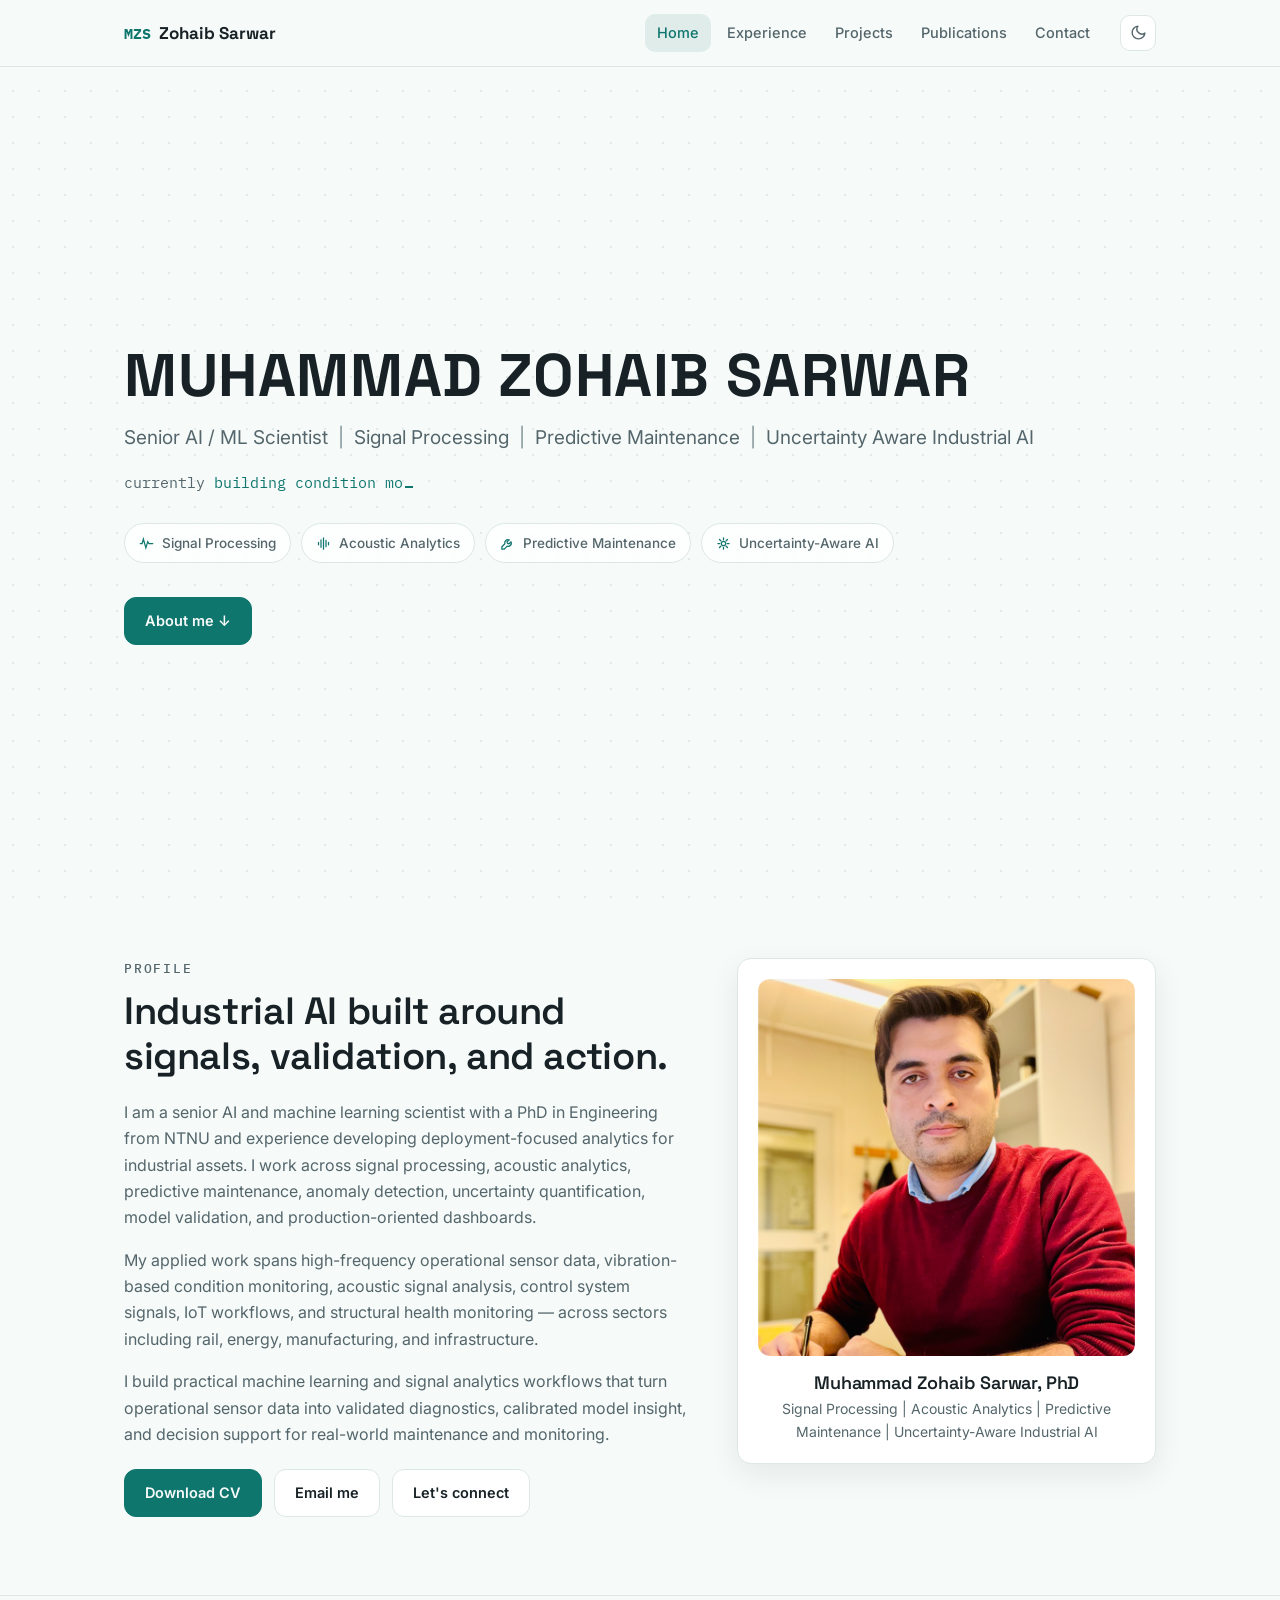
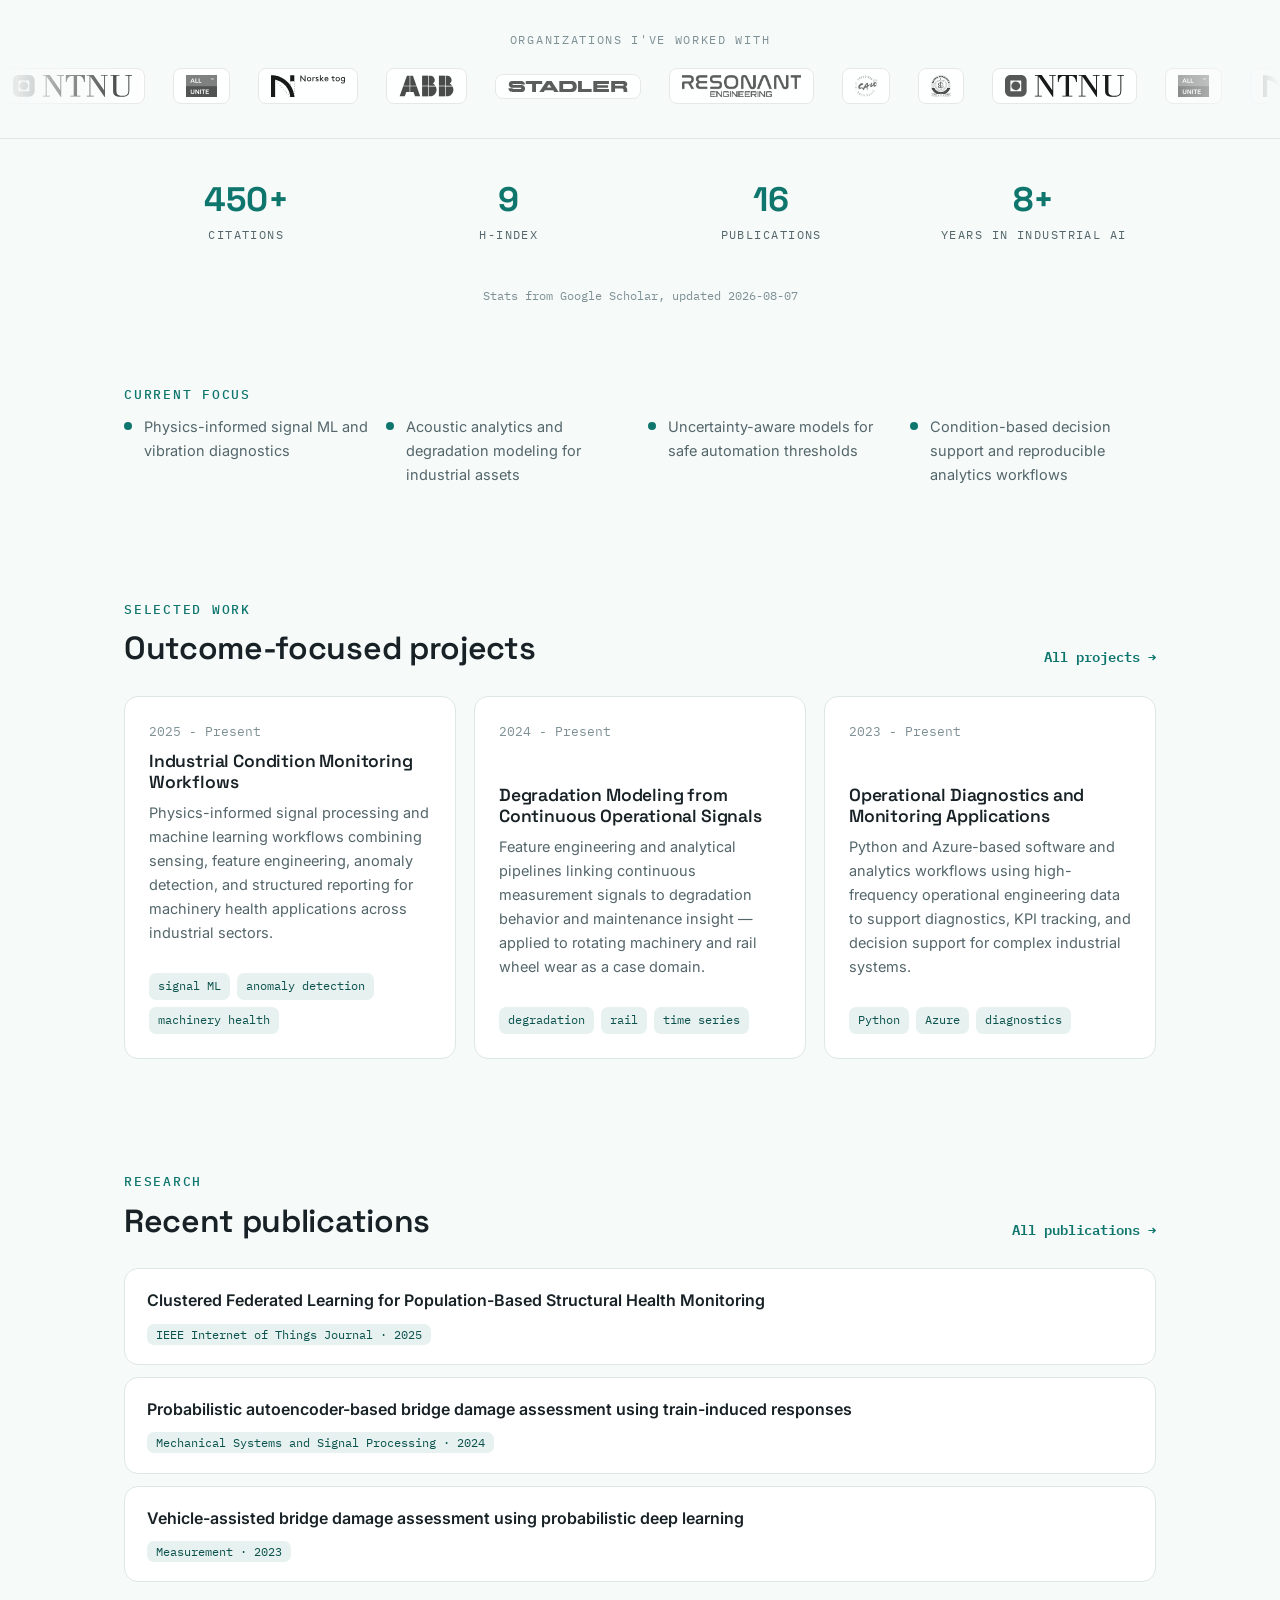
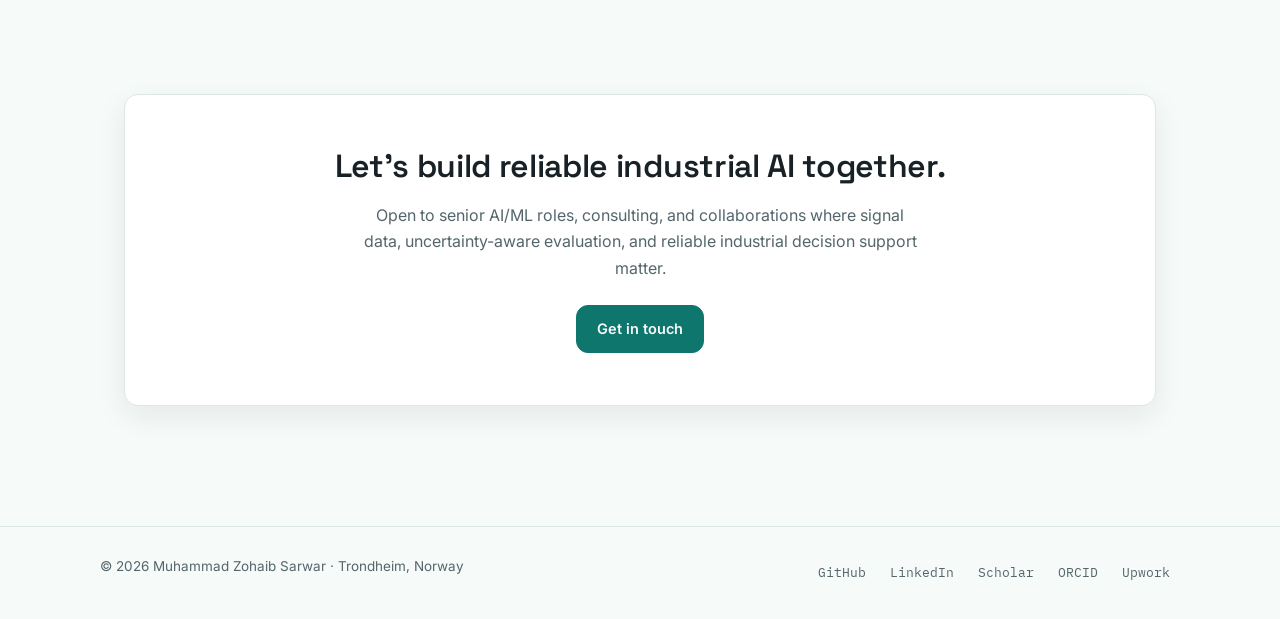
==== commit 7b592351: "Hero: uppercase name with full specialty tagline Co-Authored-By: Claude Fable 5 <noreply@anthropic.c" ====
--- a/index.html
+++ b/index.html
@@ -32,7 +32,7 @@
     <link rel="preconnect" href="https://fonts.googleapis.com">
     <link rel="preconnect" href="https://fonts.gstatic.com" crossorigin>
     <link href="https://fonts.googleapis.com/css2?family=Space+Grotesk:wght@500;600;700&family=Inter:wght@400;500;600&family=IBM+Plex+Mono:wght@400;500&display=swap" rel="stylesheet">
-    <link rel="stylesheet" href="assets/style.css?v=6">
+    <link rel="stylesheet" href="assets/style.css?v=7">
   </head>
   <body>
     <a class="skip-link" href="#main">Skip to content</a>
@@ -59,7 +59,7 @@
       <section class="mast wrap" aria-label="Introduction">
         <h1 class="mast-name">Muhammad Zohaib Sarwar</h1>
         <p class="mast-sub">
-          Senior AI/ML Scientist<span class="sep">·</span>PhD<span class="sep">·</span>Trondheim, Norway
+          Senior AI / ML Scientist<span class="sep">|</span>Signal Processing<span class="sep">|</span>Predictive Maintenance<span class="sep">|</span>Uncertainty Aware Industrial AI
         </p>
         <p class="mast-now">
           <span class="prefix">currently&nbsp;</span><span id="typeLine" data-phrases='["building condition monitoring for the Norwegian rail network","developing audience analytics at AllUnite","designing uncertainty-aware industrial AI","consulting on predictive maintenance and signal ML"]'></span><span class="caret" aria-hidden="true"></span>
--- a/assets/style.css
+++ b/assets/style.css
@@ -214,9 +214,10 @@
 }
 
 .mast-name {
-  font-size: clamp(40px, 7vw, 68px);
+  font-size: clamp(36px, 6vw, 60px);
   font-weight: 700;
-  letter-spacing: -0.02em;
+  text-transform: uppercase;
+  letter-spacing: 0.01em;
   margin: 0 0 10px;
 }
 
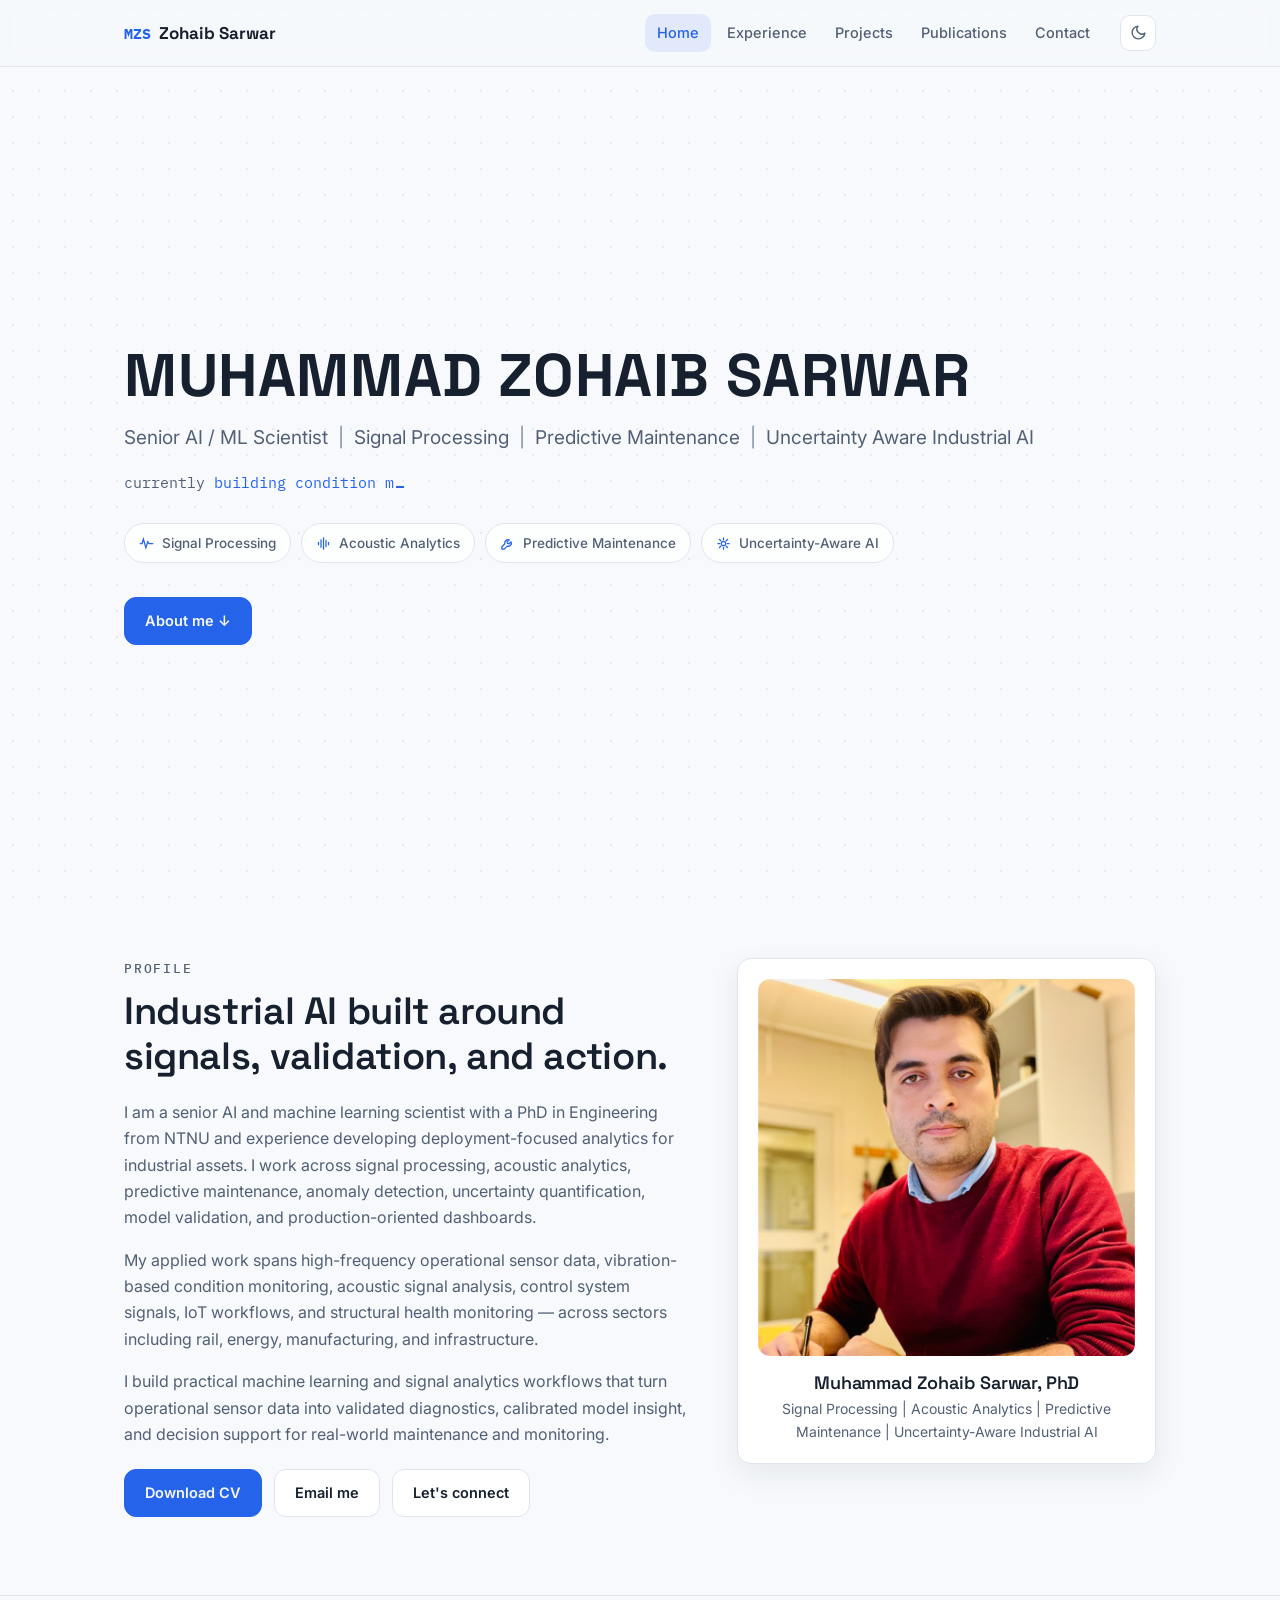
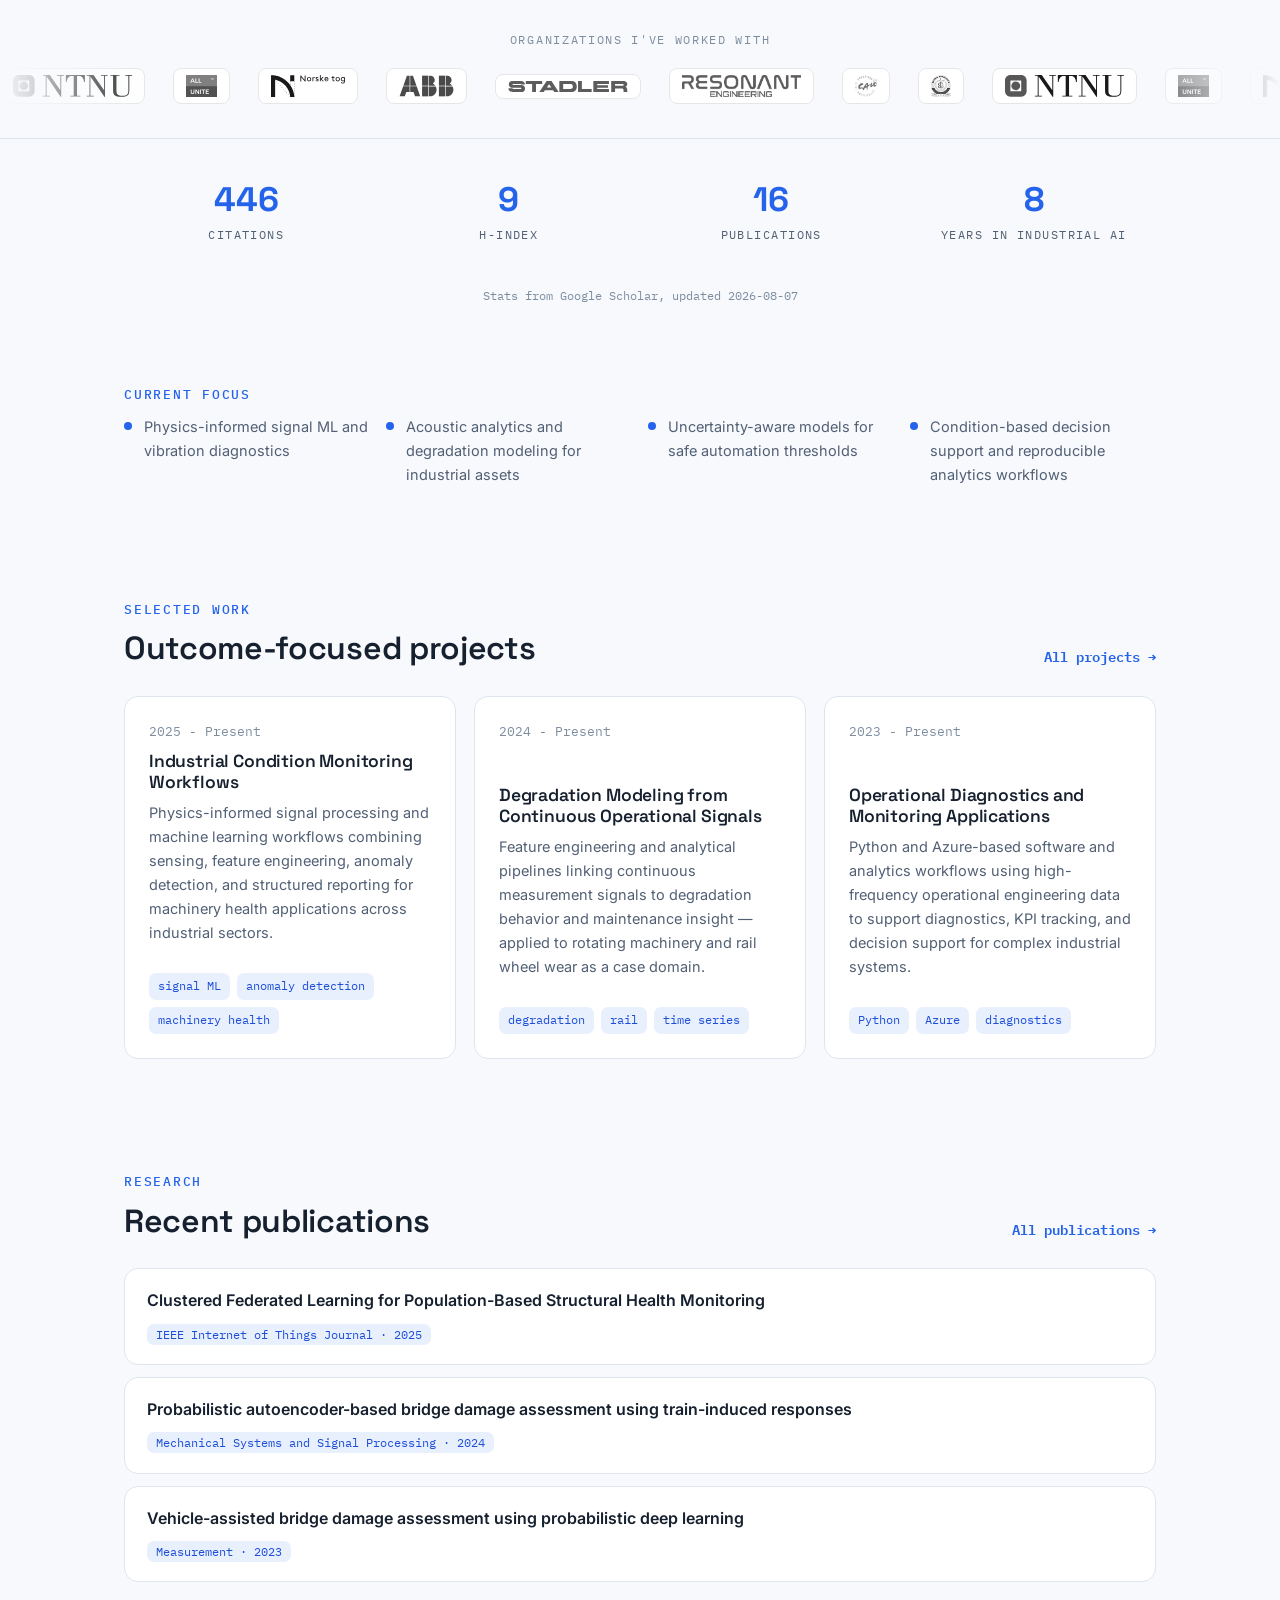
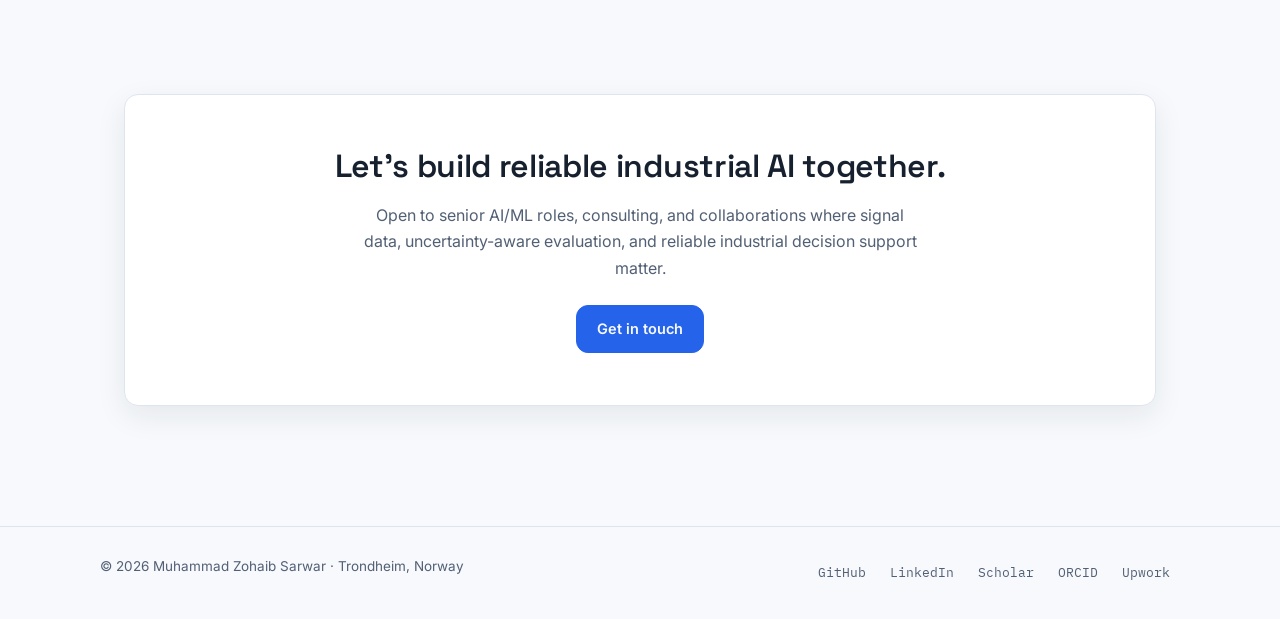
==== commit d9beb86e: "Switch site palette from teal to deep blue Light: #2563EB accent on cool white #F7F9FC. Dark: sky bl" ====
--- a/index.html
+++ b/index.html
@@ -16,9 +16,9 @@
     >
     <meta property="og:type" content="website">
     <meta property="og:image" content="images/pic.jpg">
-    <meta name="theme-color" media="(prefers-color-scheme: light)" content="#0F766E">
-    <meta name="theme-color" media="(prefers-color-scheme: dark)" content="#0B1517">
-    <link rel="icon" type="image/svg+xml" href="assets/favicon.svg">
+    <meta name="theme-color" media="(prefers-color-scheme: light)" content="#2563EB">
+    <meta name="theme-color" media="(prefers-color-scheme: dark)" content="#0B1220">
+    <link rel="icon" type="image/svg+xml" href="assets/favicon.svg?v=2">
     <script>
       (function () {
         try {
@@ -32,7 +32,7 @@
     <link rel="preconnect" href="https://fonts.googleapis.com">
     <link rel="preconnect" href="https://fonts.gstatic.com" crossorigin>
     <link href="https://fonts.googleapis.com/css2?family=Space+Grotesk:wght@500;600;700&family=Inter:wght@400;500;600&family=IBM+Plex+Mono:wght@400;500&display=swap" rel="stylesheet">
-    <link rel="stylesheet" href="assets/style.css?v=7">
+    <link rel="stylesheet" href="assets/style.css?v=8">
   </head>
   <body>
     <a class="skip-link" href="#main">Skip to content</a>
@@ -263,6 +263,6 @@
       </div>
     </footer>
 
-    <script src="assets/main.js?v=2"></script>
+    <script src="assets/main.js?v=3"></script>
   </body>
 </html>
--- a/assets/style.css
+++ b/assets/style.css
@@ -1,21 +1,21 @@
 /* ==========================================================================
    Muhammad Zohaib Sarwar — portfolio design system
-   Teal variant of a warm-paper editorial layout.
+   Deep-blue variant of a warm-paper editorial layout.
    Space Grotesk (display) · Inter (body) · IBM Plex Mono (meta)
    ========================================================================== */
 
 :root {
-  --paper: #F6FAF9;
+  --paper: #F7F9FC;
   --card: #FFFFFF;
-  --ink: #182226;
-  --muted: #54666B;
-  --faint: #7E9095;
-  --line: #DCE7E6;
-  --teal: #0F766E;
-  --teal-ink: #0B514C;
-  --teal-soft: rgba(15, 118, 110, .10);
-  --shadow: 0 10px 30px rgba(24, 34, 38, .08);
-  --shadow-lift: 0 14px 32px -16px rgba(15, 118, 110, .35);
+  --ink: #16202E;
+  --muted: #526075;
+  --faint: #7D8DA0;
+  --line: #DEE5EF;
+  --teal: #2563EB;
+  --teal-ink: #1D4ED8;
+  --teal-soft: rgba(37, 99, 235, .10);
+  --shadow: 0 10px 30px rgba(22, 32, 46, .08);
+  --shadow-lift: 0 14px 32px -16px rgba(37, 99, 235, .35);
   --radius: 14px;
   --wrap: 1080px;
   --font-display: "Space Grotesk", "Inter", sans-serif;
@@ -25,17 +25,17 @@
 }
 
 html[data-theme="dark"] {
-  --paper: #0B1517;
-  --card: #122023;
-  --ink: #EAF2F1;
-  --muted: #9DB4B6;
-  --faint: #6F8689;
-  --line: #24393D;
-  --teal: #4FD1C5;
-  --teal-ink: #7FE3D9;
-  --teal-soft: rgba(79, 209, 197, .12);
+  --paper: #0B1220;
+  --card: #121C2E;
+  --ink: #EAF0F8;
+  --muted: #9DAEC6;
+  --faint: #6E8098;
+  --line: #24344D;
+  --teal: #60A5FA;
+  --teal-ink: #93C5FD;
+  --teal-soft: rgba(96, 165, 250, .12);
   --shadow: 0 10px 30px rgba(0, 0, 0, .45);
-  --shadow-lift: 0 14px 32px -16px rgba(79, 209, 197, .28);
+  --shadow-lift: 0 14px 32px -16px rgba(96, 165, 250, .28);
   color-scheme: dark;
 }
 
@@ -286,7 +286,7 @@
 .btn:hover { transform: translateY(-2px); border-color: var(--teal); color: var(--ink); }
 .btn.primary { background: var(--teal); border-color: var(--teal); color: var(--paper); }
 .btn.primary:hover { box-shadow: var(--shadow-lift); color: var(--paper); }
-html[data-theme="dark"] .btn.primary { color: #08211E; }
+html[data-theme="dark"] .btn.primary { color: #071023; }
 
 .cta-row { display: flex; flex-wrap: wrap; gap: 12px; margin: 22px 0; }
 
@@ -627,7 +627,7 @@
   margin-left: 8px;
   vertical-align: 2px;
 }
-html[data-theme="dark"] .open-badge { color: #08211E; }
+html[data-theme="dark"] .open-badge { color: #071023; }
 .open-foot {
   display: flex;
   align-items: center;
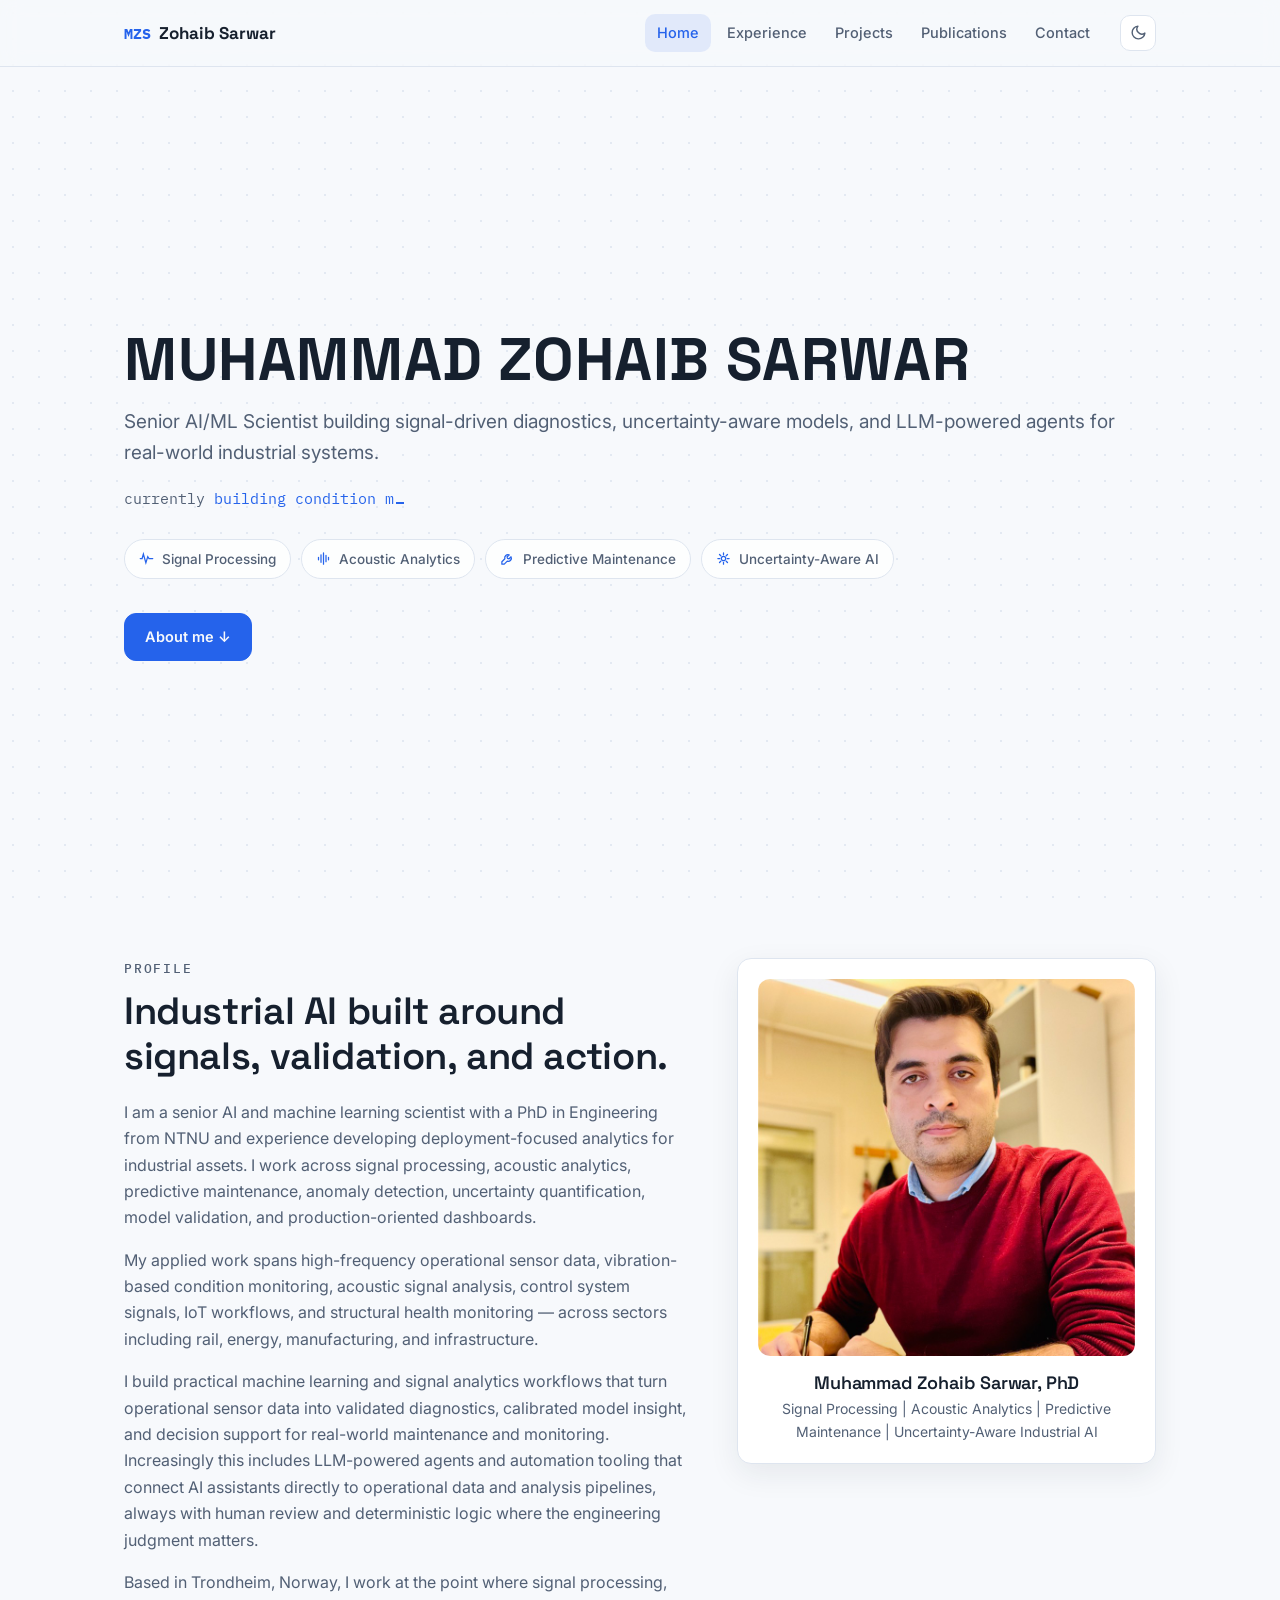
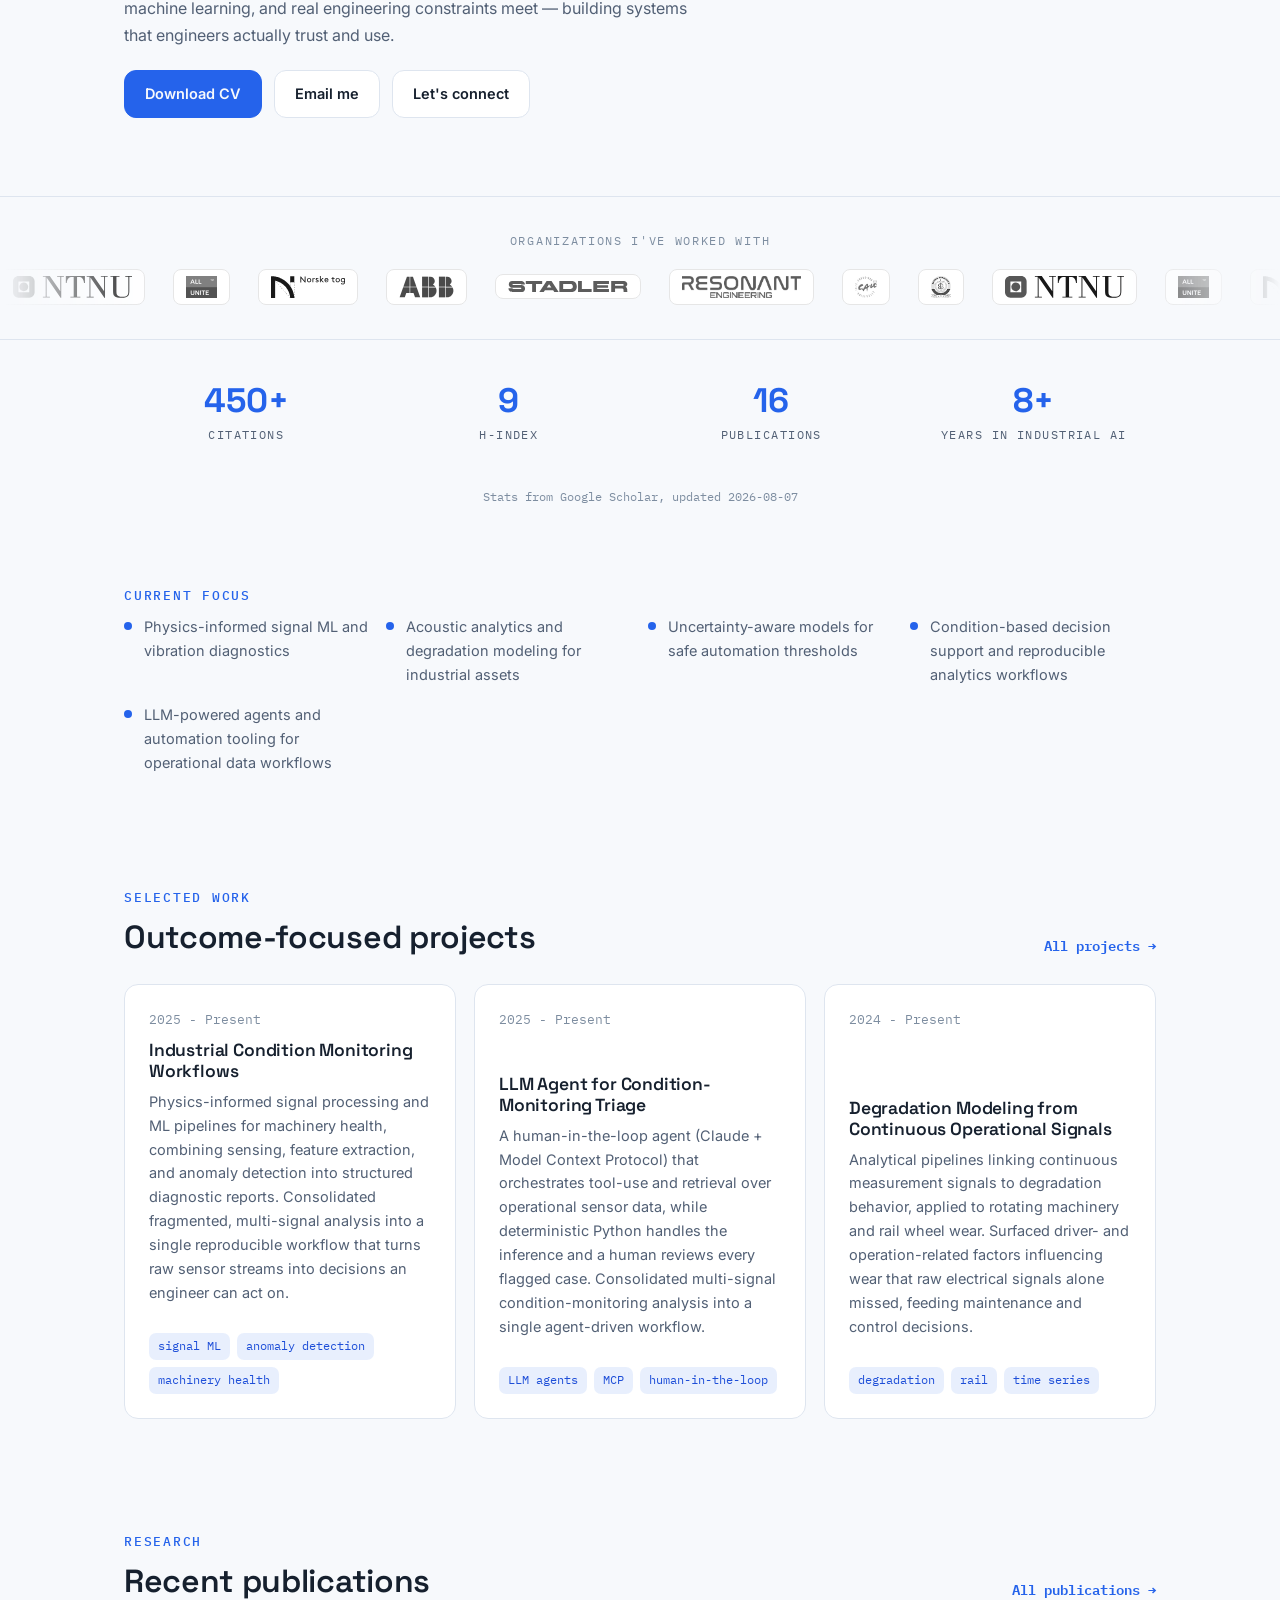
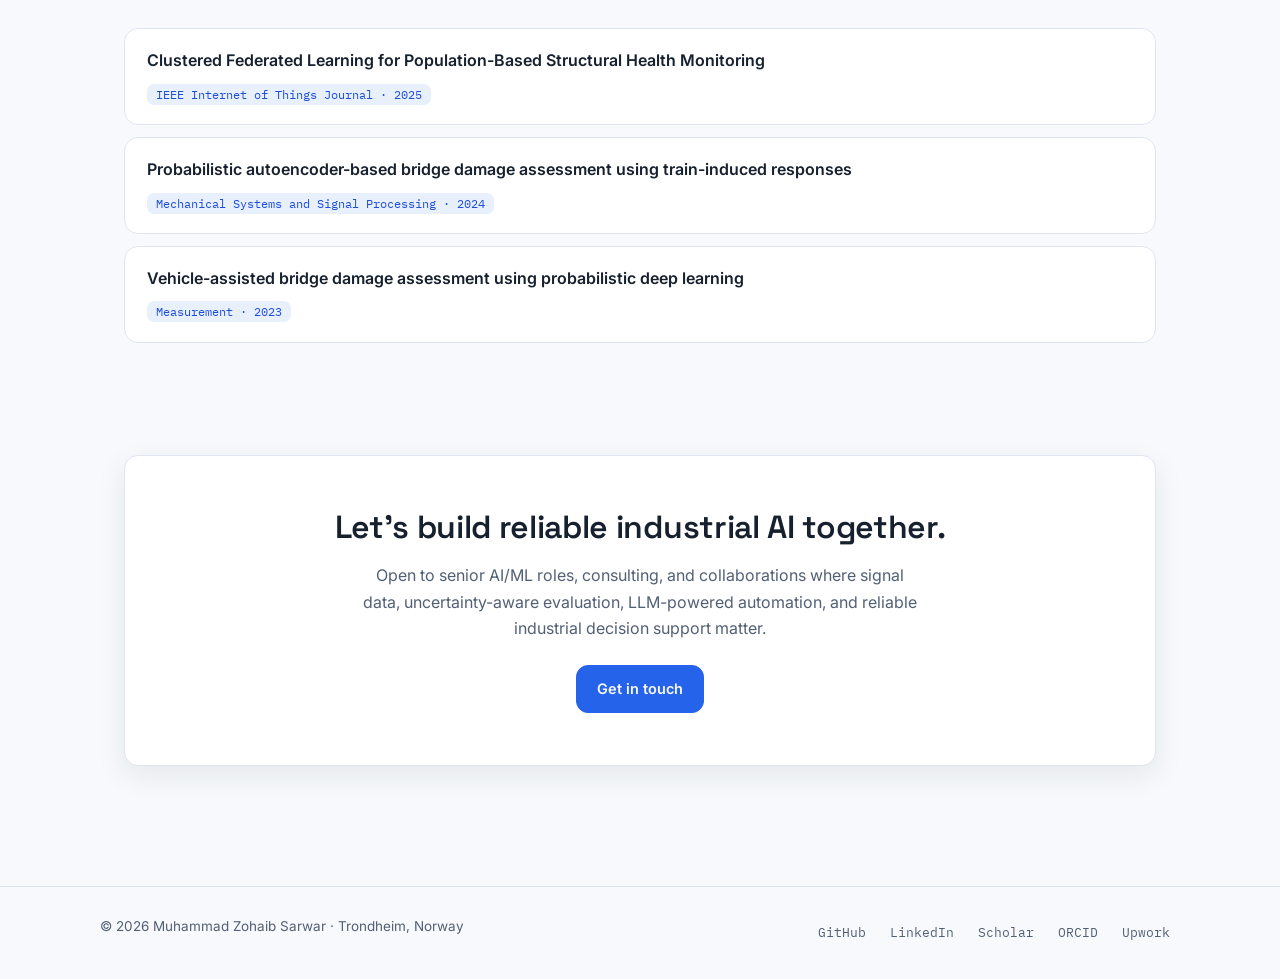
==== commit 75a34518: "Surface LLM/agent and broader-ML work across the site - Hero sub-headline: single sentence covering " ====
--- a/index.html
+++ b/index.html
@@ -7,7 +7,7 @@
     <meta name="author" content="Muhammad Zohaib Sarwar, PhD">
     <meta
       name="description"
-      content="Senior AI/ML scientist specializing in signal processing, predictive maintenance, uncertainty-aware industrial AI, and condition monitoring for sensor-driven engineering systems."
+      content="Senior AI/ML scientist working across signal processing, predictive maintenance, uncertainty-aware industrial AI, and LLM-powered automation for sensor-driven engineering systems."
     >
     <meta property="og:title" content="Muhammad Zohaib Sarwar, PhD | Senior AI/ML Scientist">
     <meta
@@ -59,7 +59,8 @@
       <section class="mast wrap" aria-label="Introduction">
         <h1 class="mast-name">Muhammad Zohaib Sarwar</h1>
         <p class="mast-sub">
-          Senior AI / ML Scientist<span class="sep">|</span>Signal Processing<span class="sep">|</span>Predictive Maintenance<span class="sep">|</span>Uncertainty Aware Industrial AI
+          Senior AI/ML Scientist building signal-driven diagnostics, uncertainty-aware models,
+          and LLM-powered agents for real-world industrial systems.
         </p>
         <p class="mast-now">
           <span class="prefix">currently&nbsp;</span><span id="typeLine" data-phrases='["building condition monitoring for the Norwegian rail network","developing audience analytics at AllUnite","designing uncertainty-aware industrial AI","consulting on predictive maintenance and signal ML"]'></span><span class="caret" aria-hidden="true"></span>
@@ -108,7 +109,15 @@
             <p>
               I build practical machine learning and signal analytics workflows that turn
               operational sensor data into validated diagnostics, calibrated model insight,
-              and decision support for real-world maintenance and monitoring.
+              and decision support for real-world maintenance and monitoring. Increasingly
+              this includes LLM-powered agents and automation tooling that connect AI
+              assistants directly to operational data and analysis pipelines, always with
+              human review and deterministic logic where the engineering judgment matters.
+            </p>
+            <p>
+              Based in Trondheim, Norway, I work at the point where signal processing,
+              machine learning, and real engineering constraints meet — building systems
+              that engineers actually trust and use.
             </p>
             <div class="cta-row">
               <a class="btn primary" href="data/Zohaib_CV.pdf">Download CV</a>
@@ -169,6 +178,7 @@
           <div class="focus-item">Acoustic analytics and degradation modeling for industrial assets</div>
           <div class="focus-item">Uncertainty-aware models for safe automation thresholds</div>
           <div class="focus-item">Condition-based decision support and reproducible analytics workflows</div>
+          <div class="focus-item">LLM-powered agents and automation tooling for operational data workflows</div>
         </div>
       </section>
 
@@ -185,31 +195,36 @@
             <p class="date">2025 - Present</p>
             <h3>Industrial Condition Monitoring Workflows</h3>
             <p>
-              Physics-informed signal processing and machine learning workflows combining
-              sensing, feature engineering, anomaly detection, and structured reporting for
-              machinery health applications across industrial sectors.
+              Physics-informed signal processing and ML pipelines for machinery health,
+              combining sensing, feature extraction, and anomaly detection into structured
+              diagnostic reports. Consolidated fragmented, multi-signal analysis into a
+              single reproducible workflow that turns raw sensor streams into decisions an
+              engineer can act on.
             </p>
             <div class="tags"><span class="tag">signal ML</span><span class="tag">anomaly detection</span><span class="tag">machinery health</span></div>
+          </article>
+          <article class="card">
+            <p class="date">2025 - Present</p>
+            <h3>LLM Agent for Condition-Monitoring Triage</h3>
+            <p>
+              A human-in-the-loop agent (Claude + Model Context Protocol) that orchestrates
+              tool-use and retrieval over operational sensor data, while deterministic
+              Python handles the inference and a human reviews every flagged case.
+              Consolidated multi-signal condition-monitoring analysis into a single
+              agent-driven workflow.
+            </p>
+            <div class="tags"><span class="tag">LLM agents</span><span class="tag">MCP</span><span class="tag">human-in-the-loop</span></div>
           </article>
           <article class="card">
             <p class="date">2024 - Present</p>
             <h3>Degradation Modeling from Continuous Operational Signals</h3>
             <p>
-              Feature engineering and analytical pipelines linking continuous measurement
-              signals to degradation behavior and maintenance insight — applied to rotating
-              machinery and rail wheel wear as a case domain.
+              Analytical pipelines linking continuous measurement signals to degradation
+              behavior, applied to rotating machinery and rail wheel wear. Surfaced driver-
+              and operation-related factors influencing wear that raw electrical signals
+              alone missed, feeding maintenance and control decisions.
             </p>
             <div class="tags"><span class="tag">degradation</span><span class="tag">rail</span><span class="tag">time series</span></div>
-          </article>
-          <article class="card">
-            <p class="date">2023 - Present</p>
-            <h3>Operational Diagnostics and Monitoring Applications</h3>
-            <p>
-              Python and Azure-based software and analytics workflows using high-frequency
-              operational engineering data to support diagnostics, KPI tracking, and
-              decision support for complex industrial systems.
-            </p>
-            <div class="tags"><span class="tag">Python</span><span class="tag">Azure</span><span class="tag">diagnostics</span></div>
           </article>
         </div>
       </section>
@@ -243,7 +258,8 @@
           <h2>Let's build reliable industrial AI together.</h2>
           <p>
             Open to senior AI/ML roles, consulting, and collaborations where signal data,
-            uncertainty-aware evaluation, and reliable industrial decision support matter.
+            uncertainty-aware evaluation, LLM-powered automation, and reliable industrial
+            decision support matter.
           </p>
           <a class="btn primary" href="contact.html">Get in touch</a>
         </div>
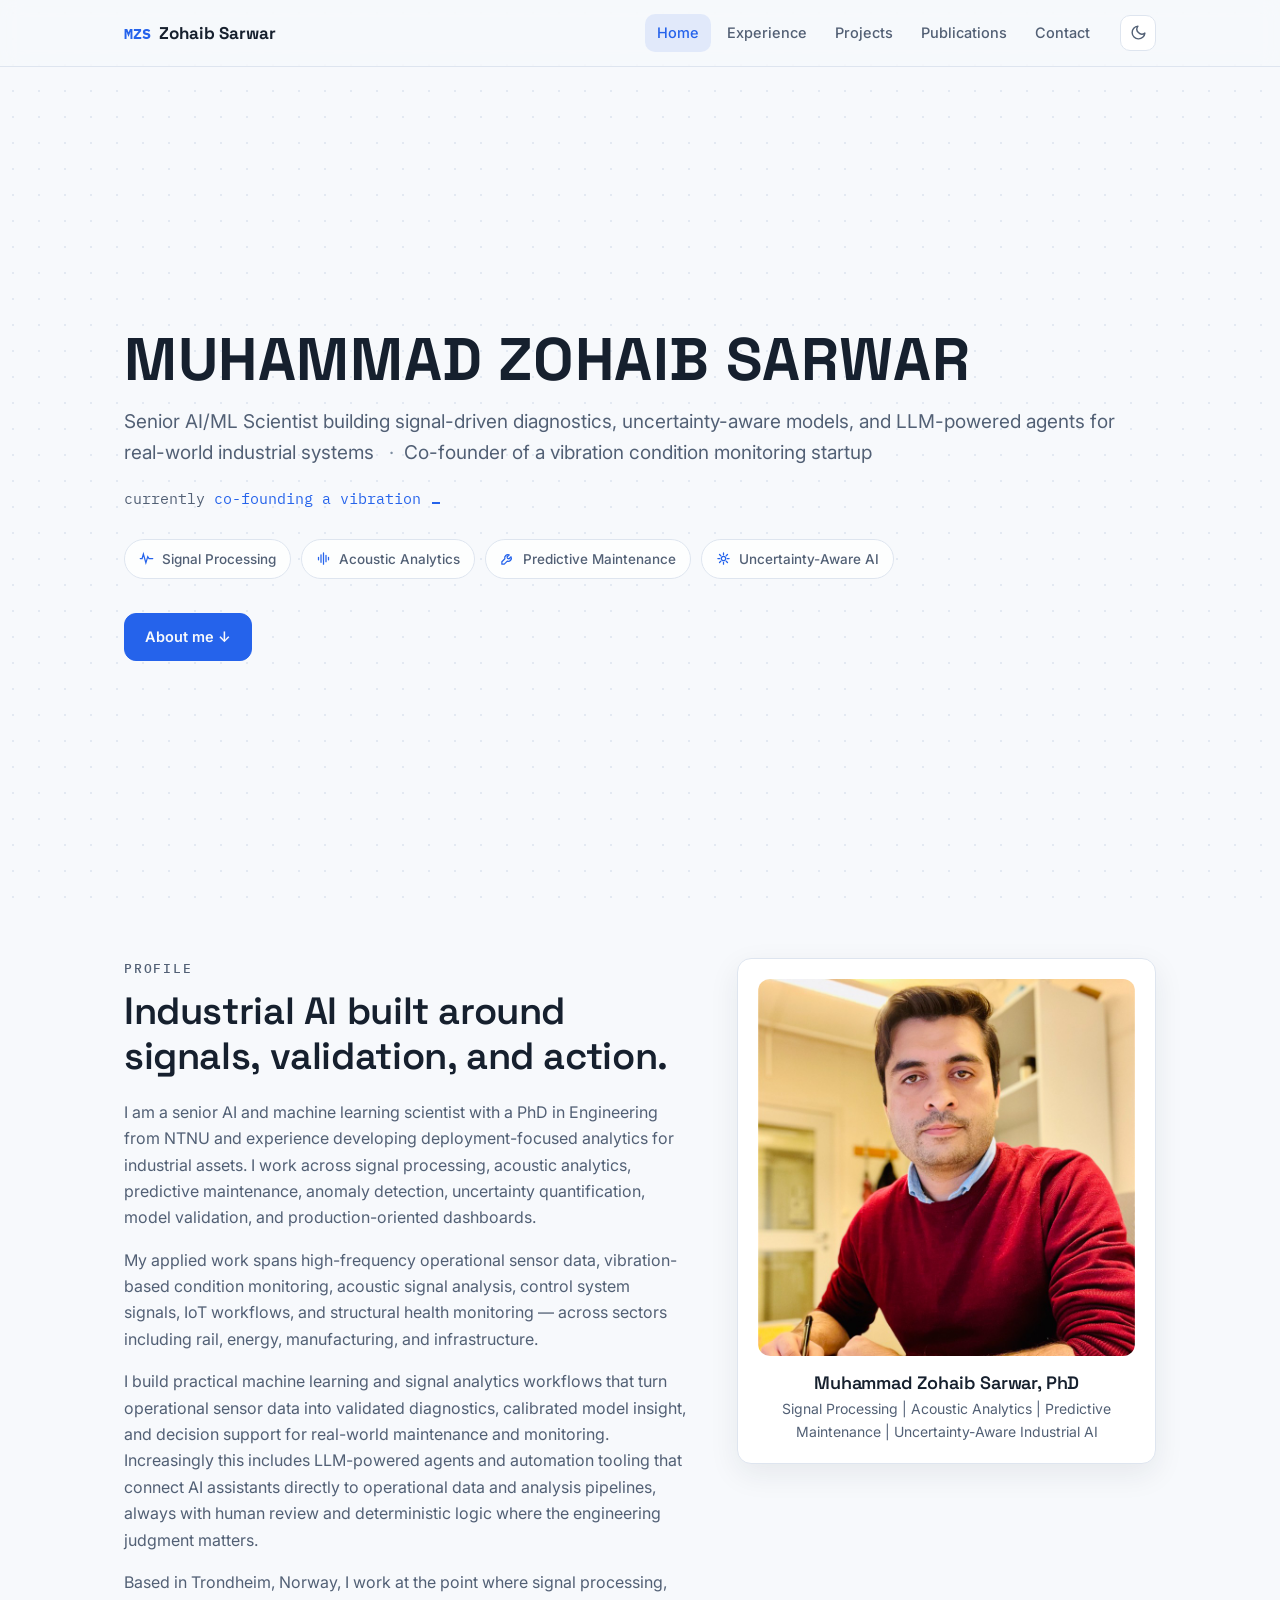
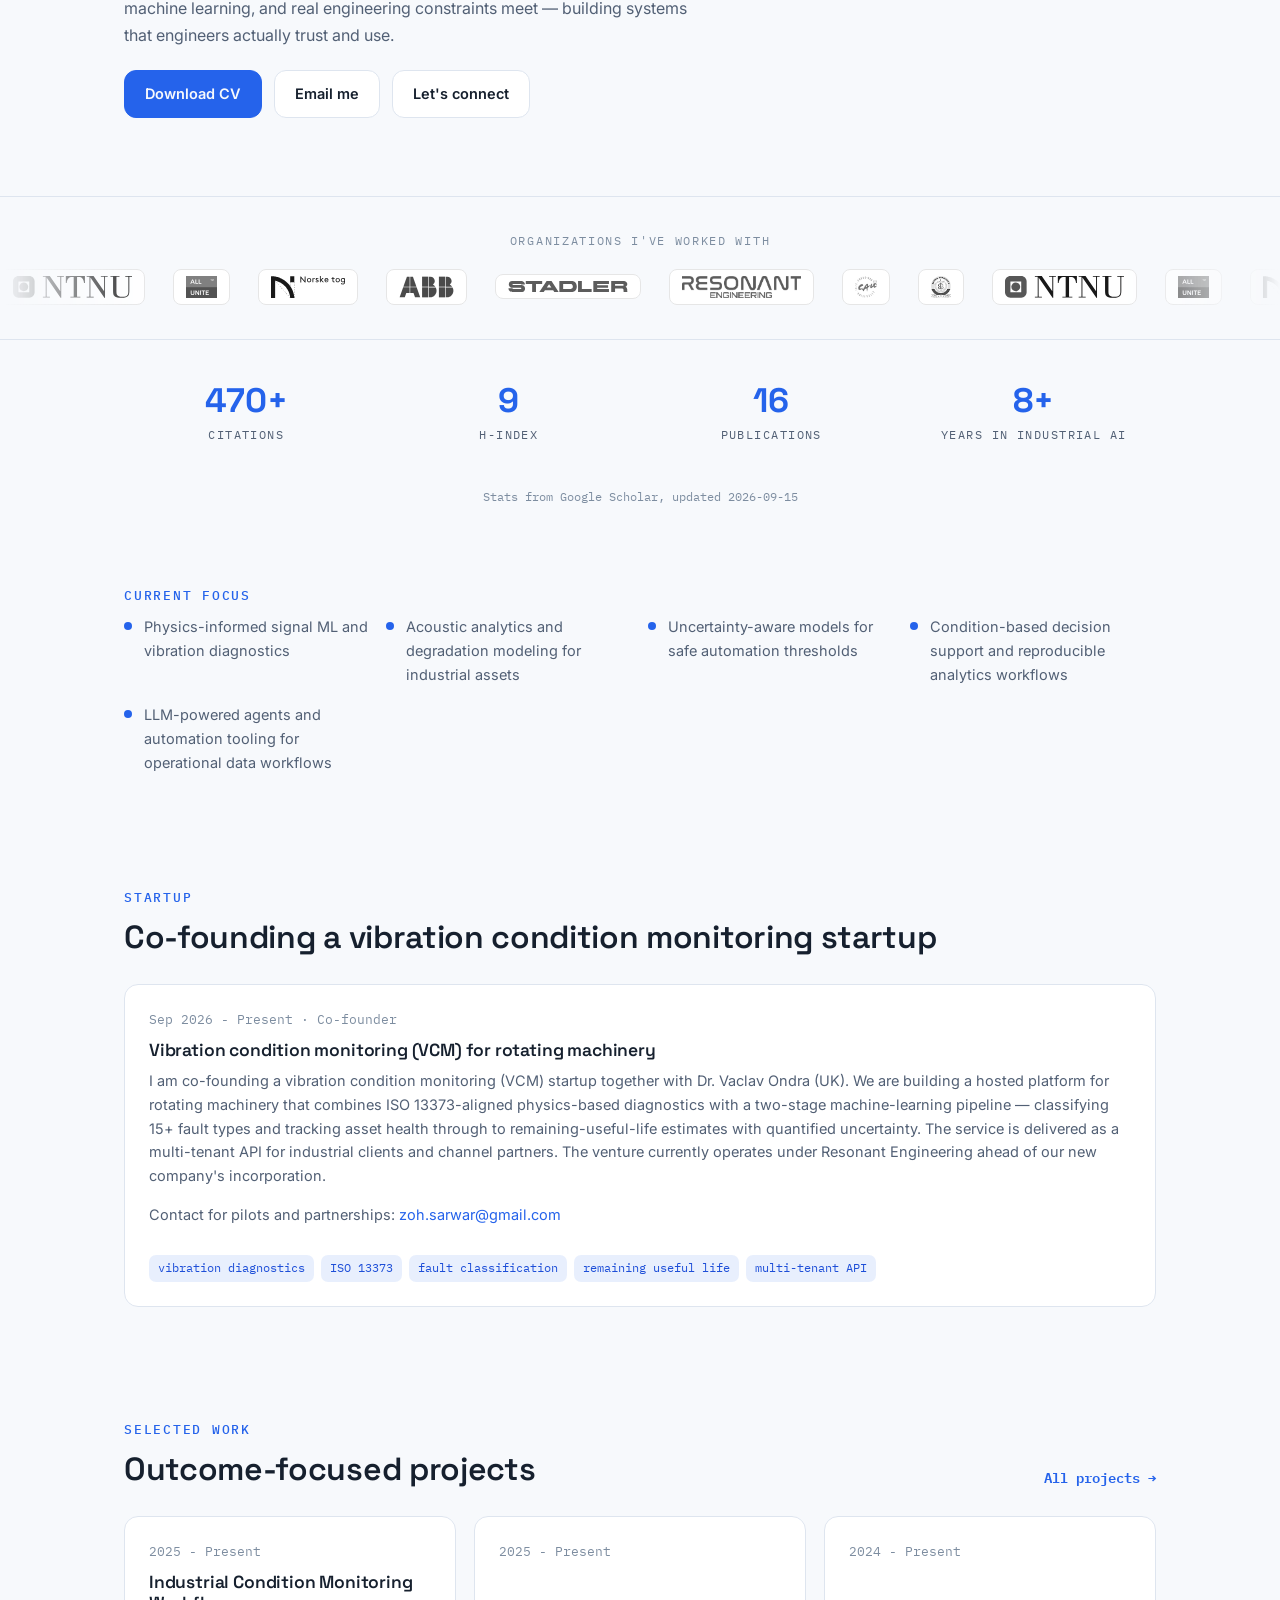
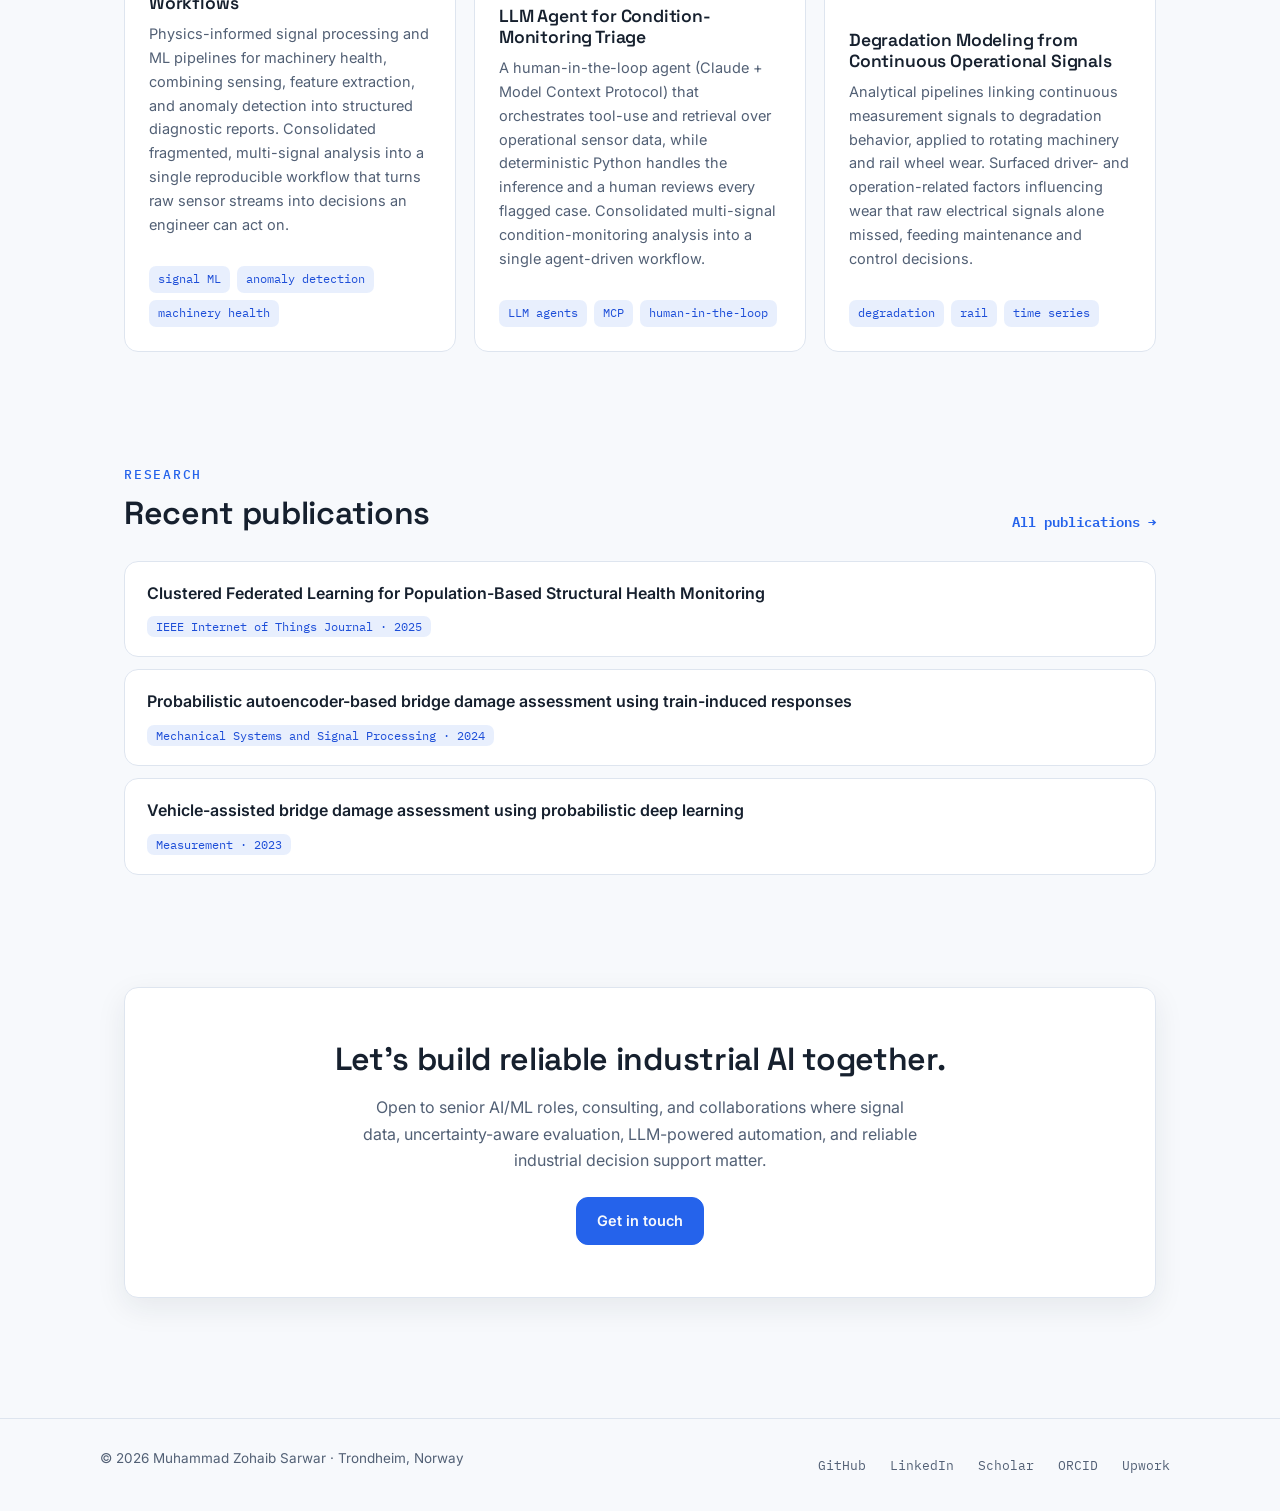
==== commit 7c682aaa: "Add startup co-founder section Co-Authored-By: Claude Fable 5.1 <noreply@anthropic.com>" ====
--- a/index.html
+++ b/index.html
@@ -7,7 +7,7 @@
     <meta name="author" content="Muhammad Zohaib Sarwar, PhD">
     <meta
       name="description"
-      content="Senior AI/ML scientist working across signal processing, predictive maintenance, uncertainty-aware industrial AI, and LLM-powered automation for sensor-driven engineering systems."
+      content="Senior AI/ML scientist and co-founder of a vibration condition monitoring startup, working across signal processing, predictive maintenance, uncertainty-aware industrial AI, and LLM-powered automation for sensor-driven engineering systems."
     >
     <meta property="og:title" content="Muhammad Zohaib Sarwar, PhD | Senior AI/ML Scientist">
     <meta
@@ -60,10 +60,11 @@
         <h1 class="mast-name">Muhammad Zohaib Sarwar</h1>
         <p class="mast-sub">
           Senior AI/ML Scientist building signal-driven diagnostics, uncertainty-aware models,
-          and LLM-powered agents for real-world industrial systems.
+          and LLM-powered agents for real-world industrial systems
+          <span class="sep">·</span>Co-founder of a vibration condition monitoring startup
         </p>
         <p class="mast-now">
-          <span class="prefix">currently&nbsp;</span><span id="typeLine" data-phrases='["building condition monitoring for the Norwegian rail network","developing audience analytics at AllUnite","designing uncertainty-aware industrial AI","consulting on predictive maintenance and signal ML"]'></span><span class="caret" aria-hidden="true"></span>
+          <span class="prefix">currently&nbsp;</span><span id="typeLine" data-phrases='["co-founding a vibration condition monitoring startup","building condition monitoring for the Norwegian rail network","developing audience analytics at AllUnite","designing uncertainty-aware industrial AI","consulting on predictive maintenance and signal ML"]'></span><span class="caret" aria-hidden="true"></span>
         </p>
         <div class="mast-chips" aria-label="Focus areas">
           <span class="chip">
@@ -182,6 +183,35 @@
         </div>
       </section>
 
+      <section class="block wrap" id="startup" aria-labelledby="startup-title">
+        <div class="sec-head">
+          <div>
+            <p class="kicker">Startup</p>
+            <h2 id="startup-title">Co-founding a vibration condition monitoring startup</h2>
+          </div>
+        </div>
+        <div class="cards">
+          <article class="card">
+            <p class="date">Sep 2026 - Present · Co-founder</p>
+            <h3>Vibration condition monitoring (VCM) for rotating machinery</h3>
+            <p>
+              I am co-founding a vibration condition monitoring (VCM) startup together with
+              Dr. Vaclav Ondra (UK). We are building a hosted platform for rotating machinery
+              that combines ISO 13373-aligned physics-based diagnostics with a two-stage
+              machine-learning pipeline — classifying 15+ fault types and tracking asset
+              health through to remaining-useful-life estimates with quantified uncertainty.
+              The service is delivered as a multi-tenant API for industrial clients and
+              channel partners. The venture currently operates under Resonant Engineering
+              ahead of our new company's incorporation.
+            </p>
+            <p>
+              Contact for pilots and partnerships: <a href="mailto:zoh.sarwar@gmail.com">zoh.sarwar@gmail.com</a>
+            </p>
+            <div class="tags"><span class="tag">vibration diagnostics</span><span class="tag">ISO 13373</span><span class="tag">fault classification</span><span class="tag">remaining useful life</span><span class="tag">multi-tenant API</span></div>
+          </article>
+        </div>
+      </section>
+
       <section class="block wrap" id="work" aria-labelledby="work-title">
         <div class="sec-head">
           <div>
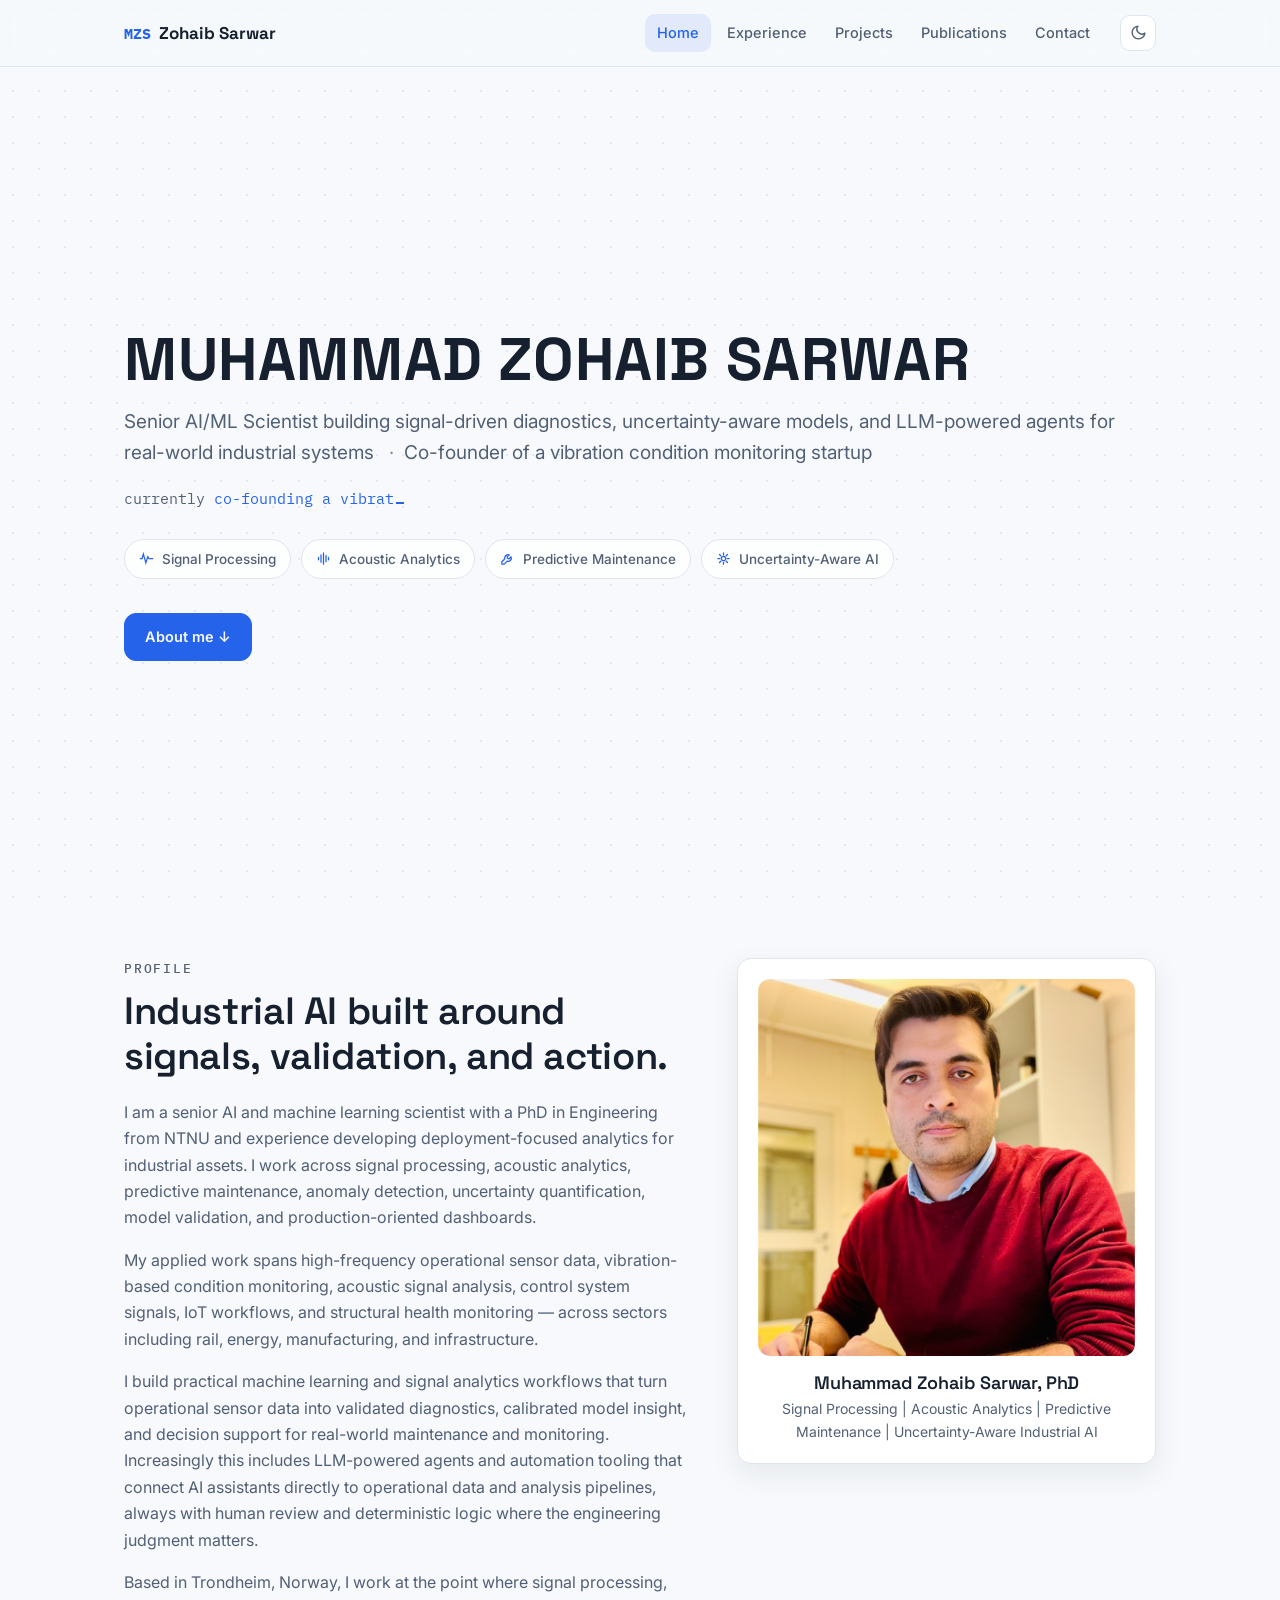
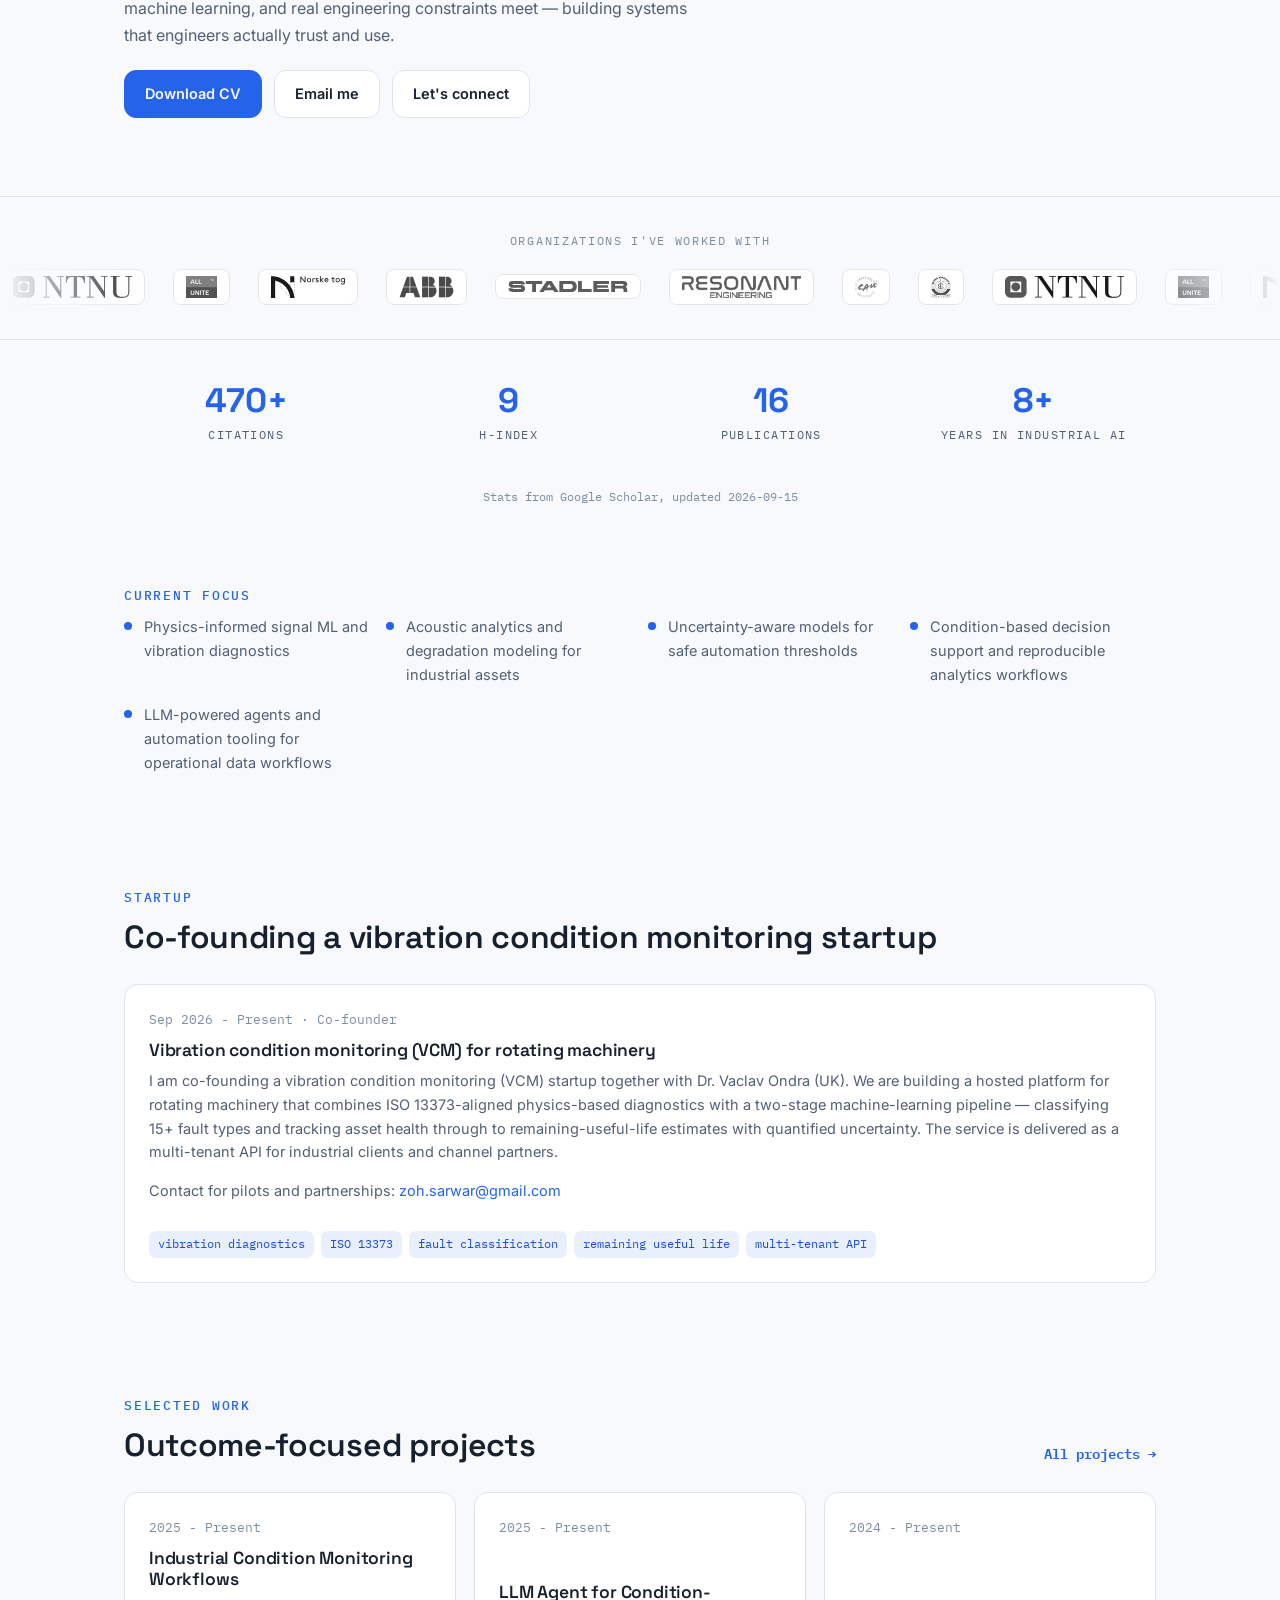
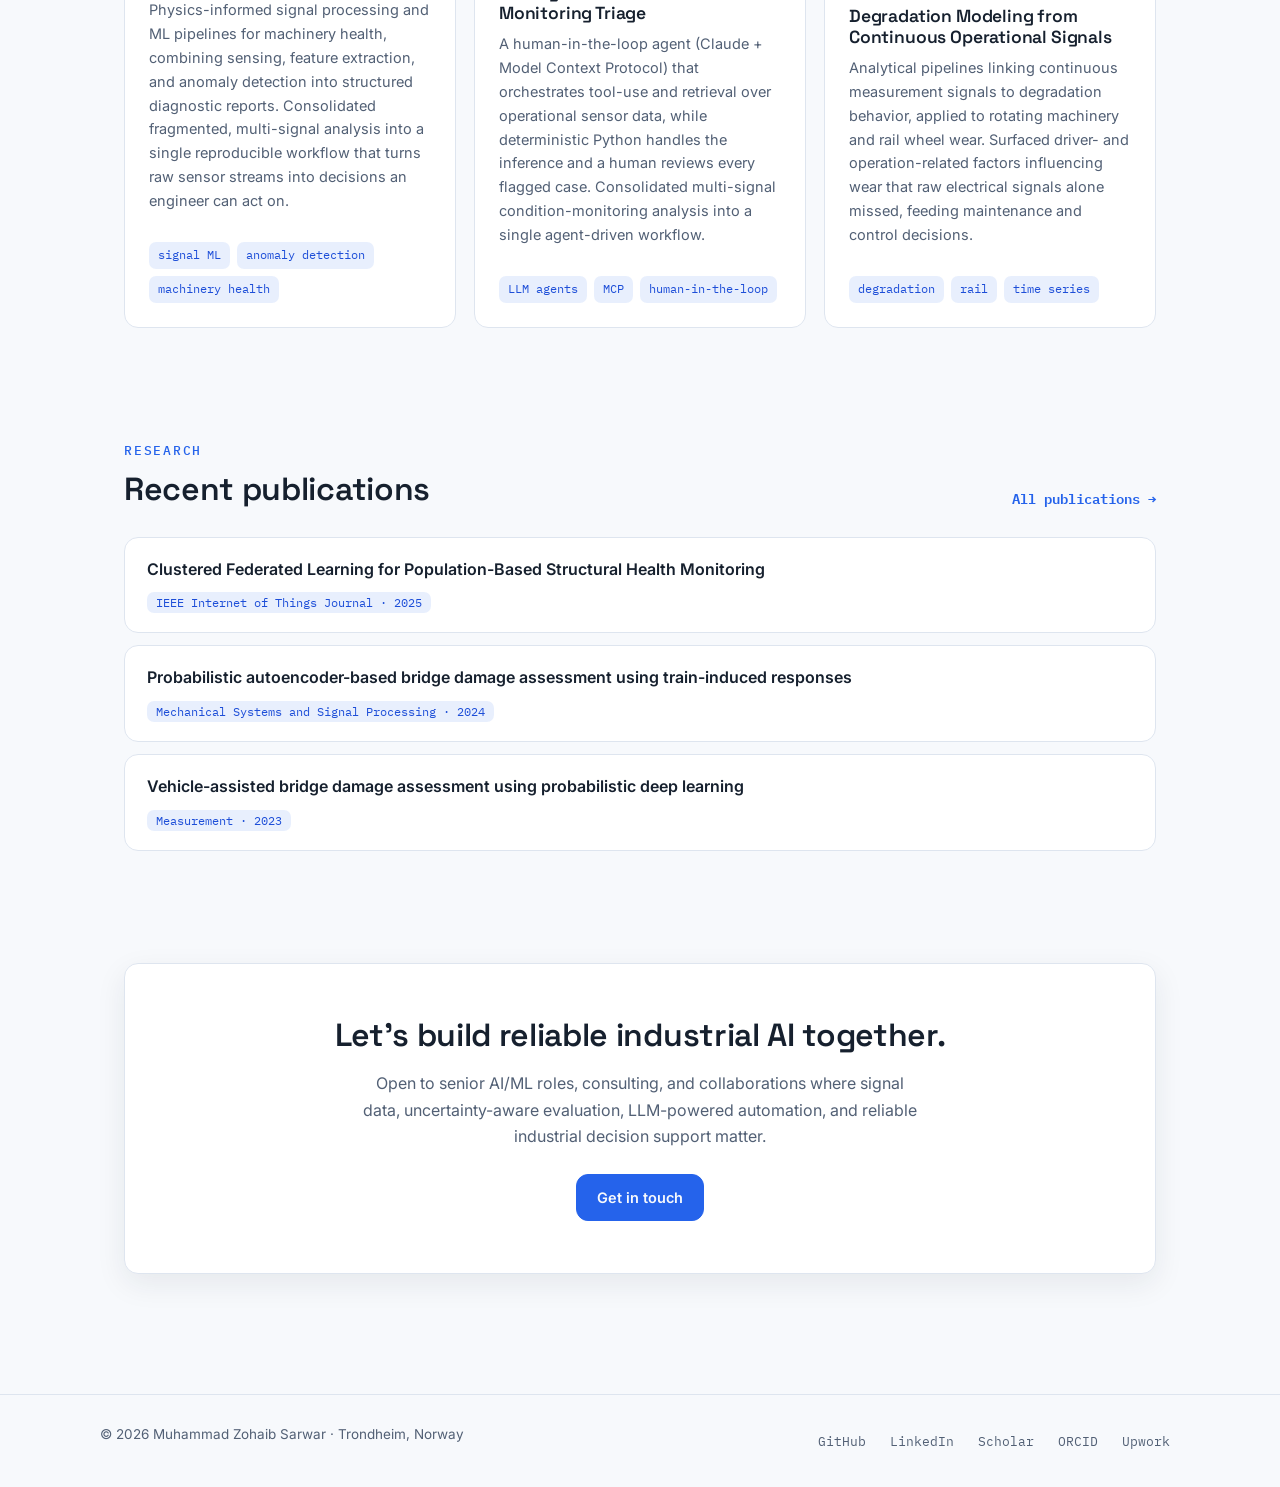
==== commit f1b415d2: "Remove interim Resonant Engineering note from startup section Co-Authored-By: Claude Fable 5.1 <nore" ====
--- a/index.html
+++ b/index.html
@@ -201,8 +201,7 @@
               machine-learning pipeline — classifying 15+ fault types and tracking asset
               health through to remaining-useful-life estimates with quantified uncertainty.
               The service is delivered as a multi-tenant API for industrial clients and
-              channel partners. The venture currently operates under Resonant Engineering
-              ahead of our new company's incorporation.
+              channel partners.
             </p>
             <p>
               Contact for pilots and partnerships: <a href="mailto:zoh.sarwar@gmail.com">zoh.sarwar@gmail.com</a>
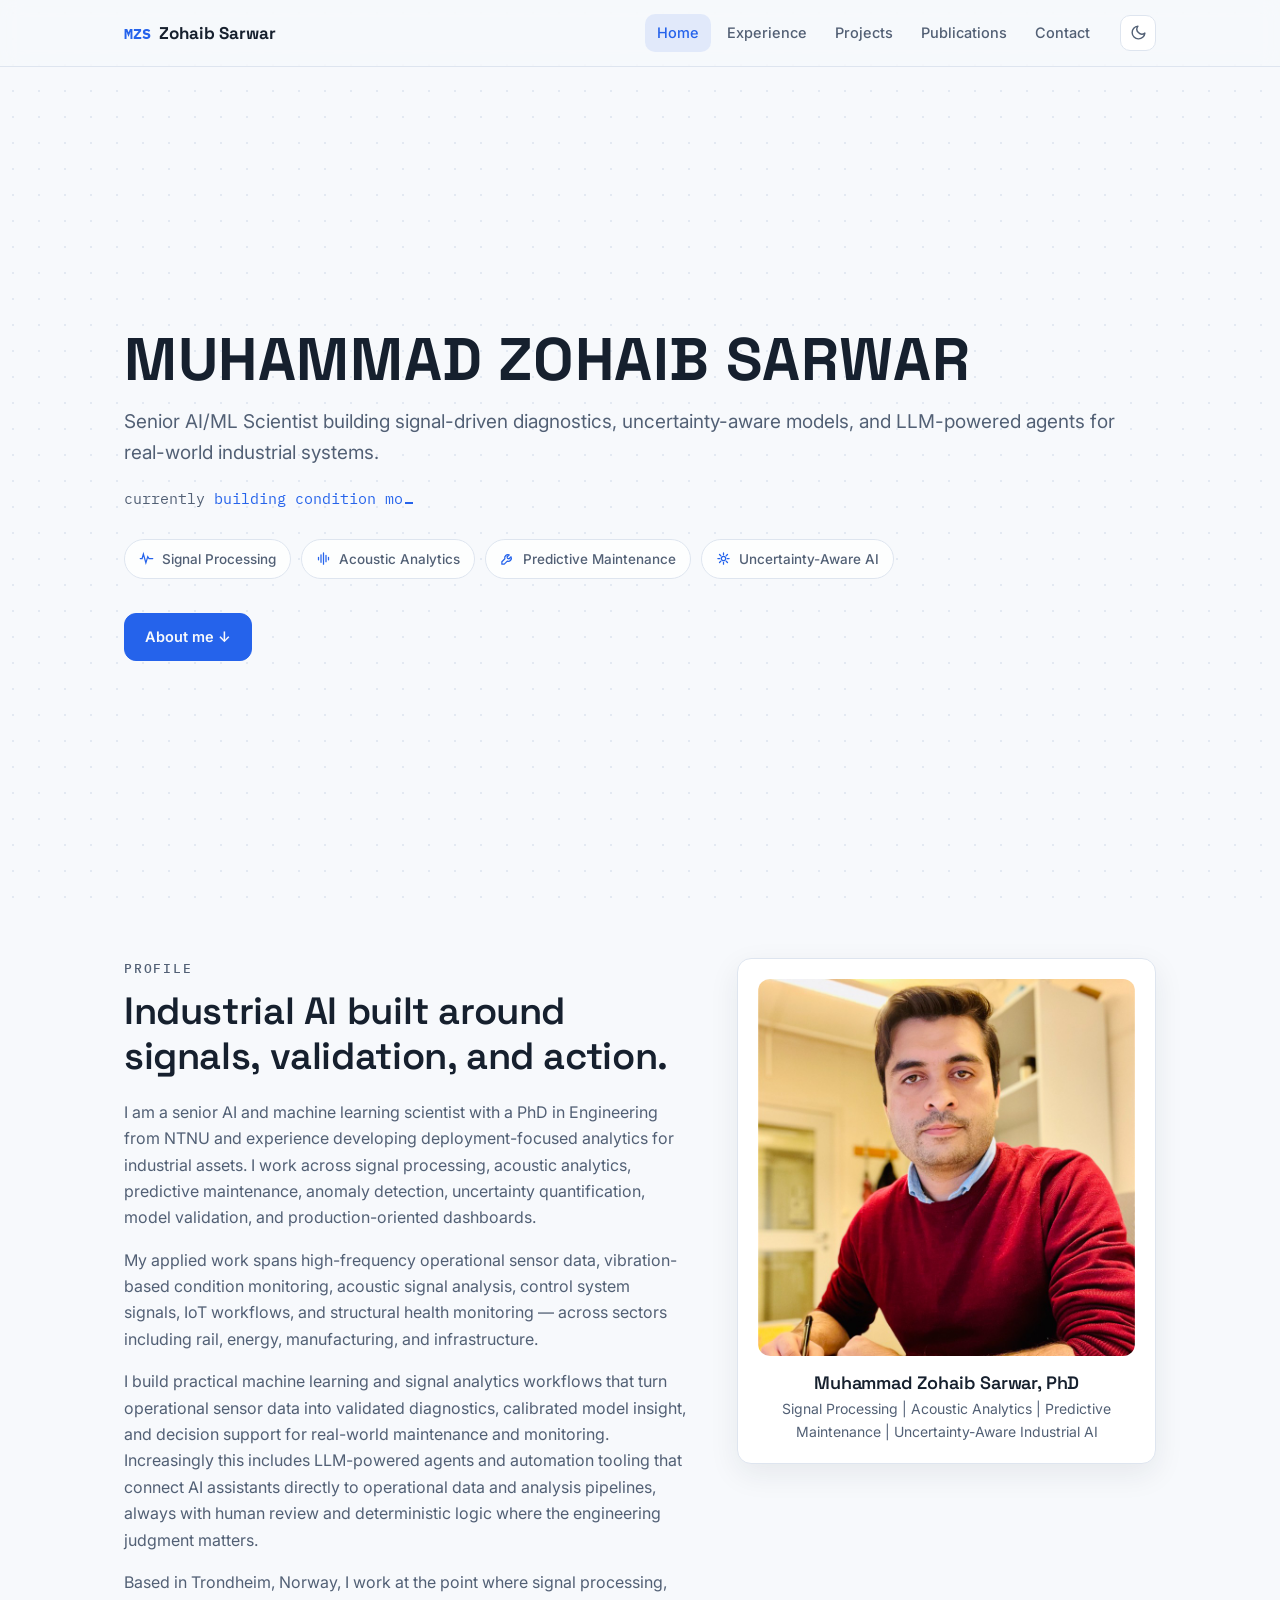
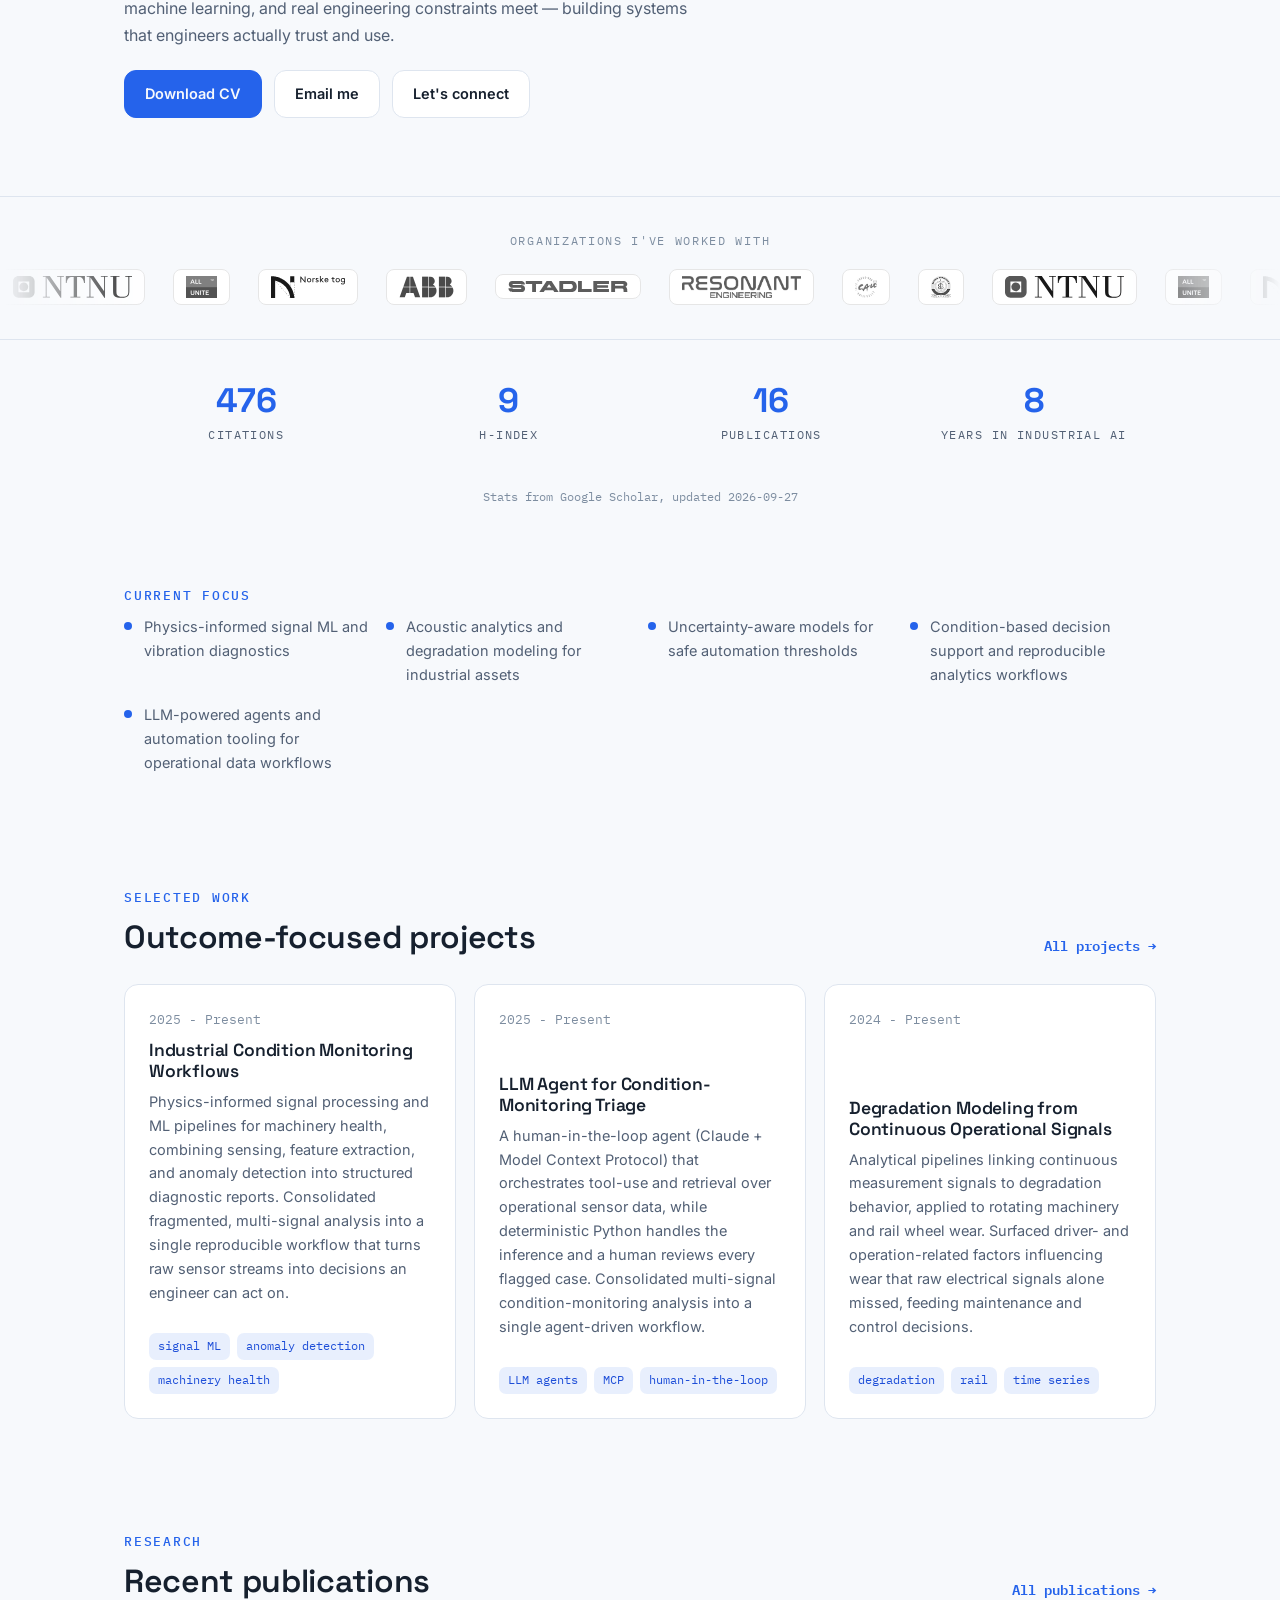
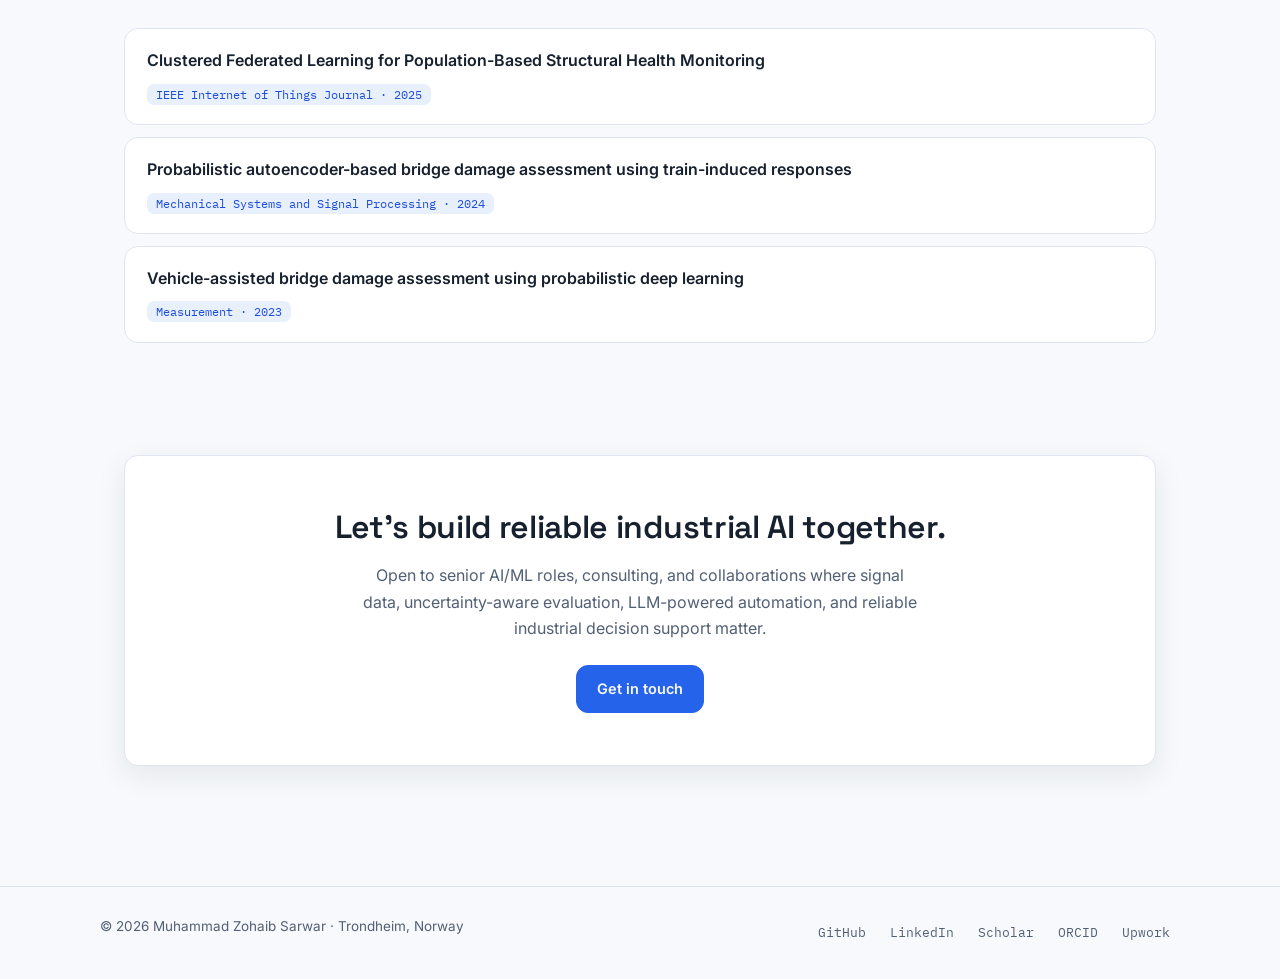
==== commit 2252d7b3: "Remove startup co-founder section Co-Authored-By: Claude Fable 5.1 <noreply@anthropic.com>" ====
--- a/index.html
+++ b/index.html
@@ -7,7 +7,7 @@
     <meta name="author" content="Muhammad Zohaib Sarwar, PhD">
     <meta
       name="description"
-      content="Senior AI/ML scientist and co-founder of a vibration condition monitoring startup, working across signal processing, predictive maintenance, uncertainty-aware industrial AI, and LLM-powered automation for sensor-driven engineering systems."
+      content="Senior AI/ML scientist working across signal processing, predictive maintenance, uncertainty-aware industrial AI, and LLM-powered automation for sensor-driven engineering systems."
     >
     <meta property="og:title" content="Muhammad Zohaib Sarwar, PhD | Senior AI/ML Scientist">
     <meta
@@ -60,11 +60,10 @@
         <h1 class="mast-name">Muhammad Zohaib Sarwar</h1>
         <p class="mast-sub">
           Senior AI/ML Scientist building signal-driven diagnostics, uncertainty-aware models,
-          and LLM-powered agents for real-world industrial systems
-          <span class="sep">·</span>Co-founder of a vibration condition monitoring startup
+          and LLM-powered agents for real-world industrial systems.
         </p>
         <p class="mast-now">
-          <span class="prefix">currently&nbsp;</span><span id="typeLine" data-phrases='["co-founding a vibration condition monitoring startup","building condition monitoring for the Norwegian rail network","developing audience analytics at AllUnite","designing uncertainty-aware industrial AI","consulting on predictive maintenance and signal ML"]'></span><span class="caret" aria-hidden="true"></span>
+          <span class="prefix">currently&nbsp;</span><span id="typeLine" data-phrases='["building condition monitoring for the Norwegian rail network","developing audience analytics at AllUnite","designing uncertainty-aware industrial AI","consulting on predictive maintenance and signal ML"]'></span><span class="caret" aria-hidden="true"></span>
         </p>
         <div class="mast-chips" aria-label="Focus areas">
           <span class="chip">
@@ -180,34 +179,6 @@
           <div class="focus-item">Uncertainty-aware models for safe automation thresholds</div>
           <div class="focus-item">Condition-based decision support and reproducible analytics workflows</div>
           <div class="focus-item">LLM-powered agents and automation tooling for operational data workflows</div>
-        </div>
-      </section>
-
-      <section class="block wrap" id="startup" aria-labelledby="startup-title">
-        <div class="sec-head">
-          <div>
-            <p class="kicker">Startup</p>
-            <h2 id="startup-title">Co-founding a vibration condition monitoring startup</h2>
-          </div>
-        </div>
-        <div class="cards">
-          <article class="card">
-            <p class="date">Sep 2026 - Present · Co-founder</p>
-            <h3>Vibration condition monitoring (VCM) for rotating machinery</h3>
-            <p>
-              I am co-founding a vibration condition monitoring (VCM) startup together with
-              Dr. Vaclav Ondra (UK). We are building a hosted platform for rotating machinery
-              that combines ISO 13373-aligned physics-based diagnostics with a two-stage
-              machine-learning pipeline — classifying 15+ fault types and tracking asset
-              health through to remaining-useful-life estimates with quantified uncertainty.
-              The service is delivered as a multi-tenant API for industrial clients and
-              channel partners.
-            </p>
-            <p>
-              Contact for pilots and partnerships: <a href="mailto:zoh.sarwar@gmail.com">zoh.sarwar@gmail.com</a>
-            </p>
-            <div class="tags"><span class="tag">vibration diagnostics</span><span class="tag">ISO 13373</span><span class="tag">fault classification</span><span class="tag">remaining useful life</span><span class="tag">multi-tenant API</span></div>
-          </article>
         </div>
       </section>
 
